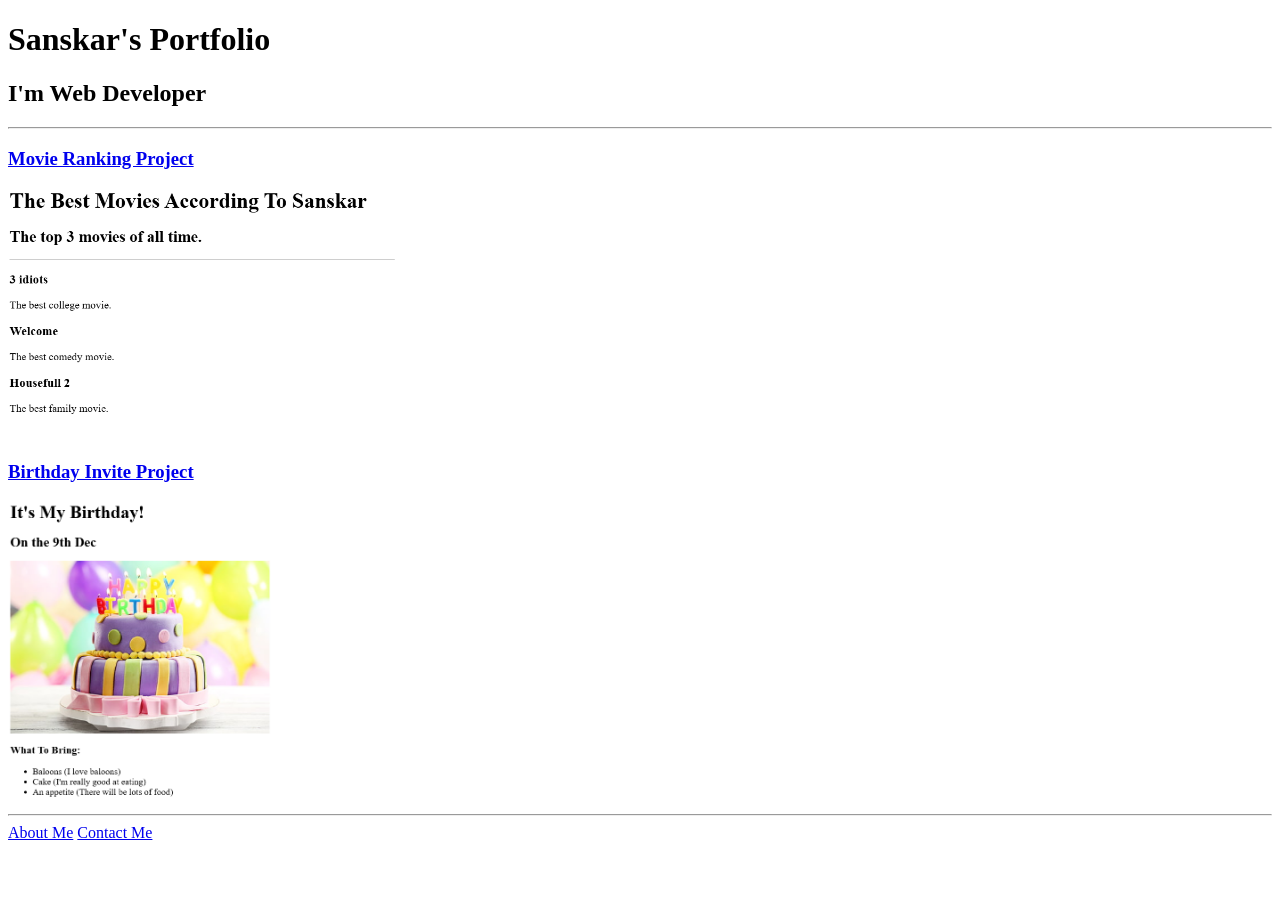
==== index.html @ 427592dd "Add files via upload" ====
<!DOCTYPE html>
<html lang="en">
<head>
    <meta charset="UTF-8">
    <title>Sanskar Portfolio</title>
</head>

<body>
    <h1>Sanskar's Portfolio</h1>
    <h2>I'm Web Developer</h2>
    <hr/>
    <h3><a href="./public/movie-ranking.html">Movie Ranking Project</a></h3>
    <img src="./assets/images/movie-ranking.png" alt="Movie Ranking Project" height="250"/>
    <h3><a href="./public/birthday-invite.html">Birthday Invite Project</a></h3>
    <img src="./assets/images/birthday-invite.png" alt="Birthday Invite Project" height="300"/>
    <hr/>
    <a href="./public/about.html">About Me</a>
    <a href="./public/contact.html">Contact Me</a>
</body>
</html>






































<!-- TODO 1: Create the HTML Boilerplate -->

<!-- TODO 2: Add Your previous projects' HTML into the public folder -->

<!-- TODO 3: Take screenshots of your project previews and add the images to the images folder -->

<!-- TODO 4: Add titles/subtitles etc. -->

<!-- TODO 5: Add a link to the project pages -->

<!-- TODO 6: Add images to show the project previews
HINT for TODO 6: You can use the height attribute set to 200 to make the image smaller:
https://developer.mozilla.org/en-US/docs/Web/HTML/Element/img#attr-height -->

<!-- TODO 7: Add the Contact Me and About Me page links -->
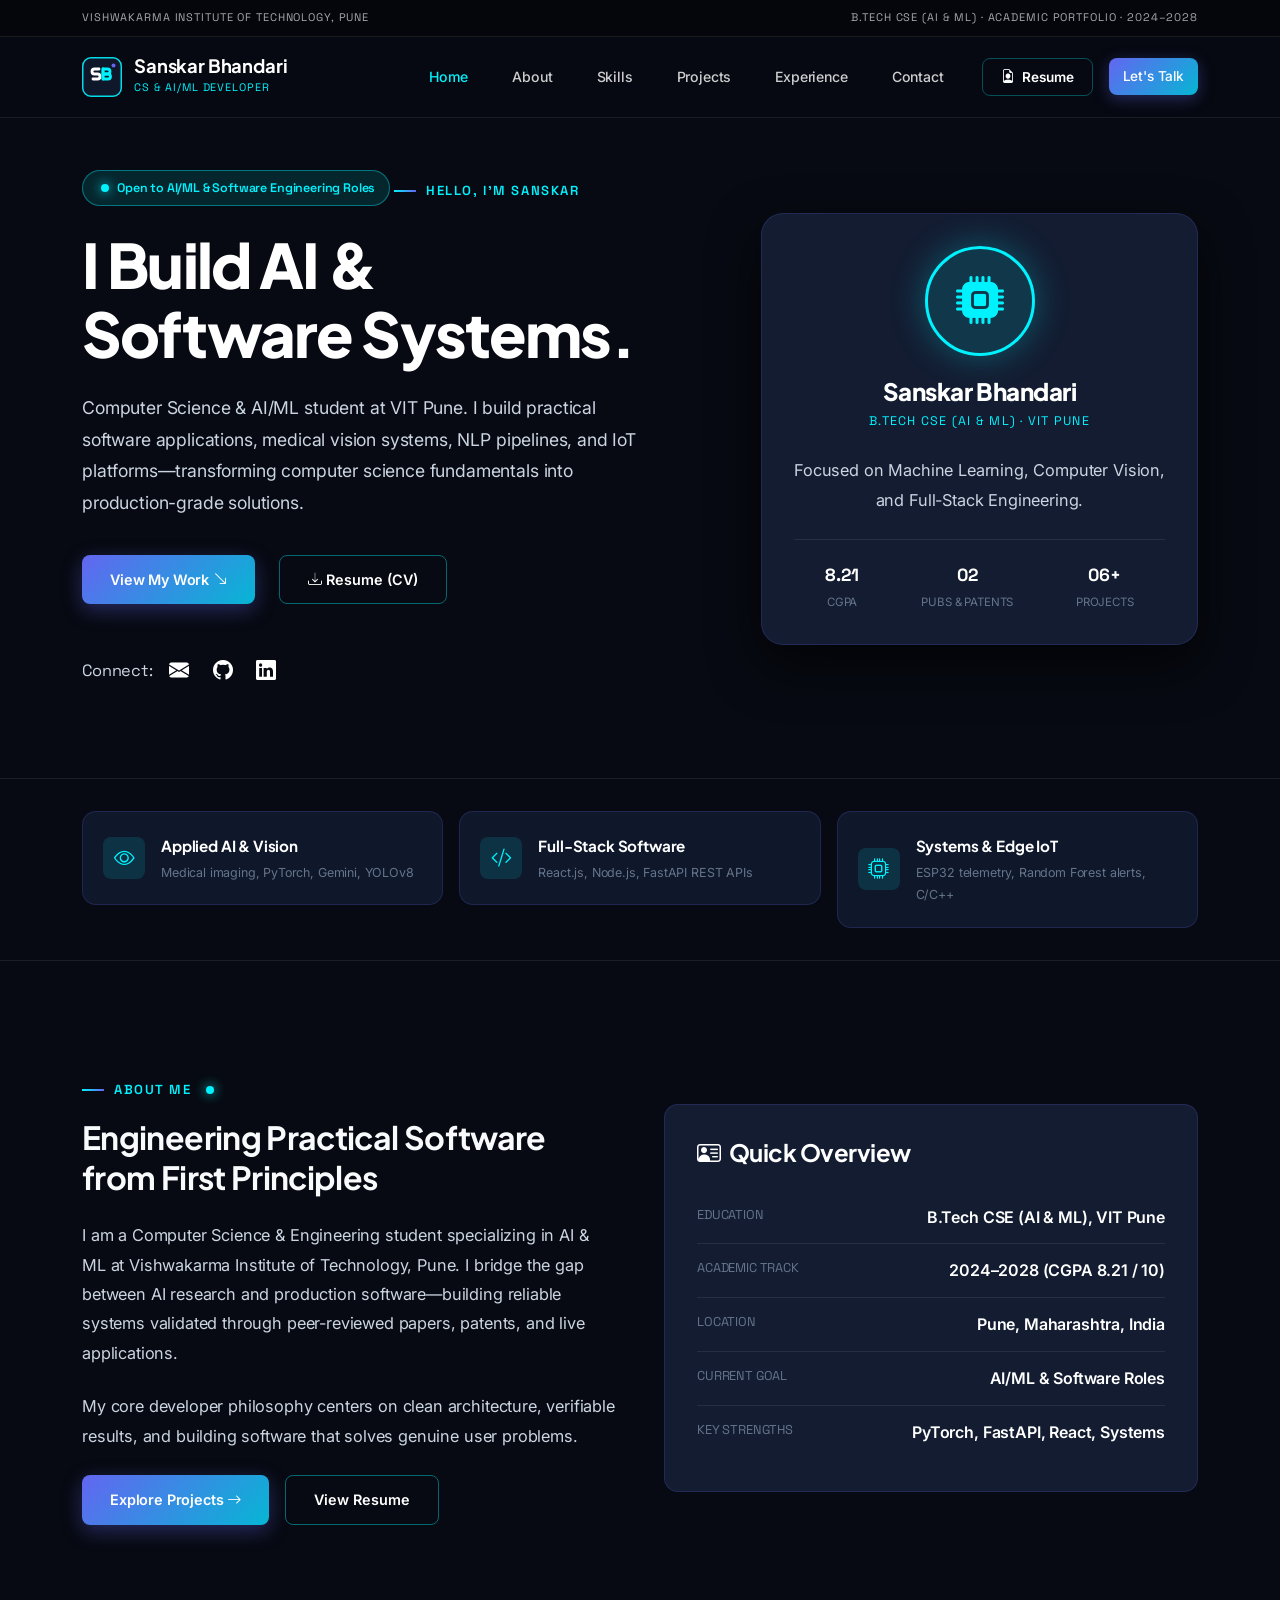
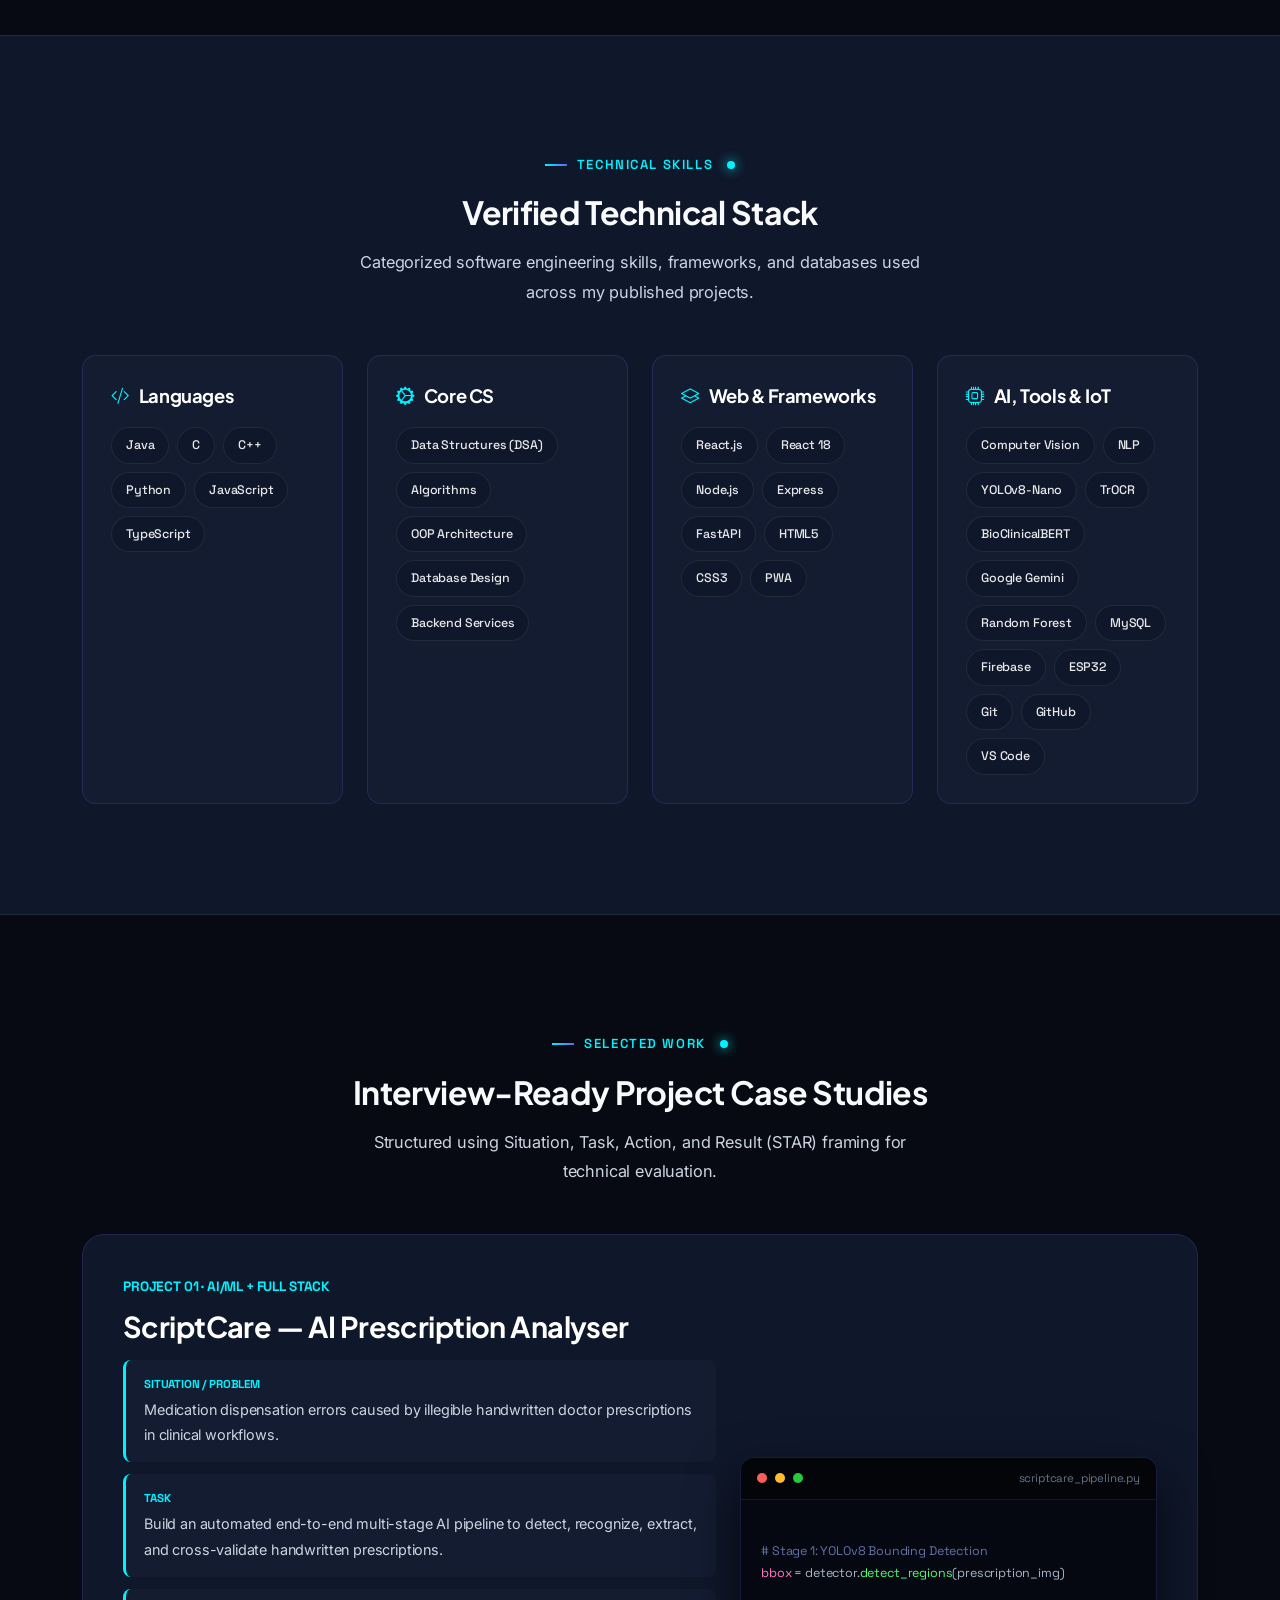
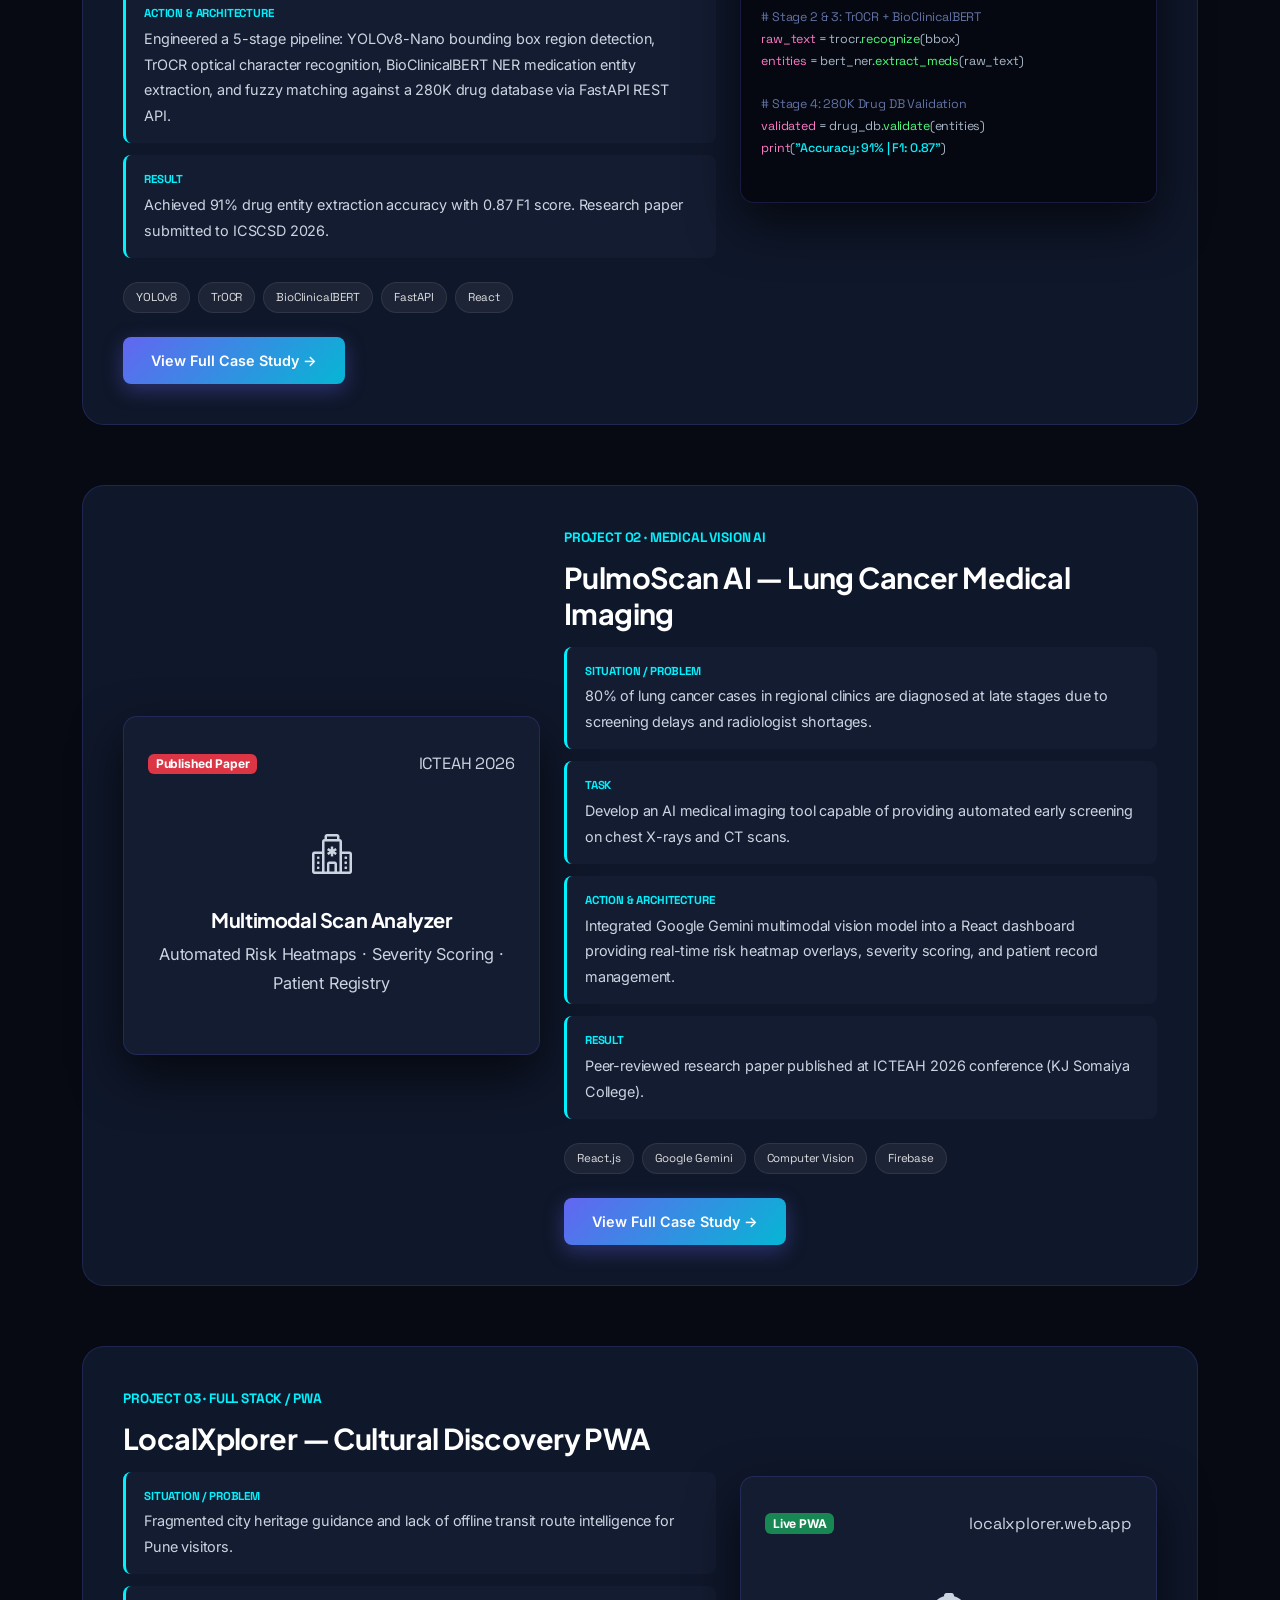
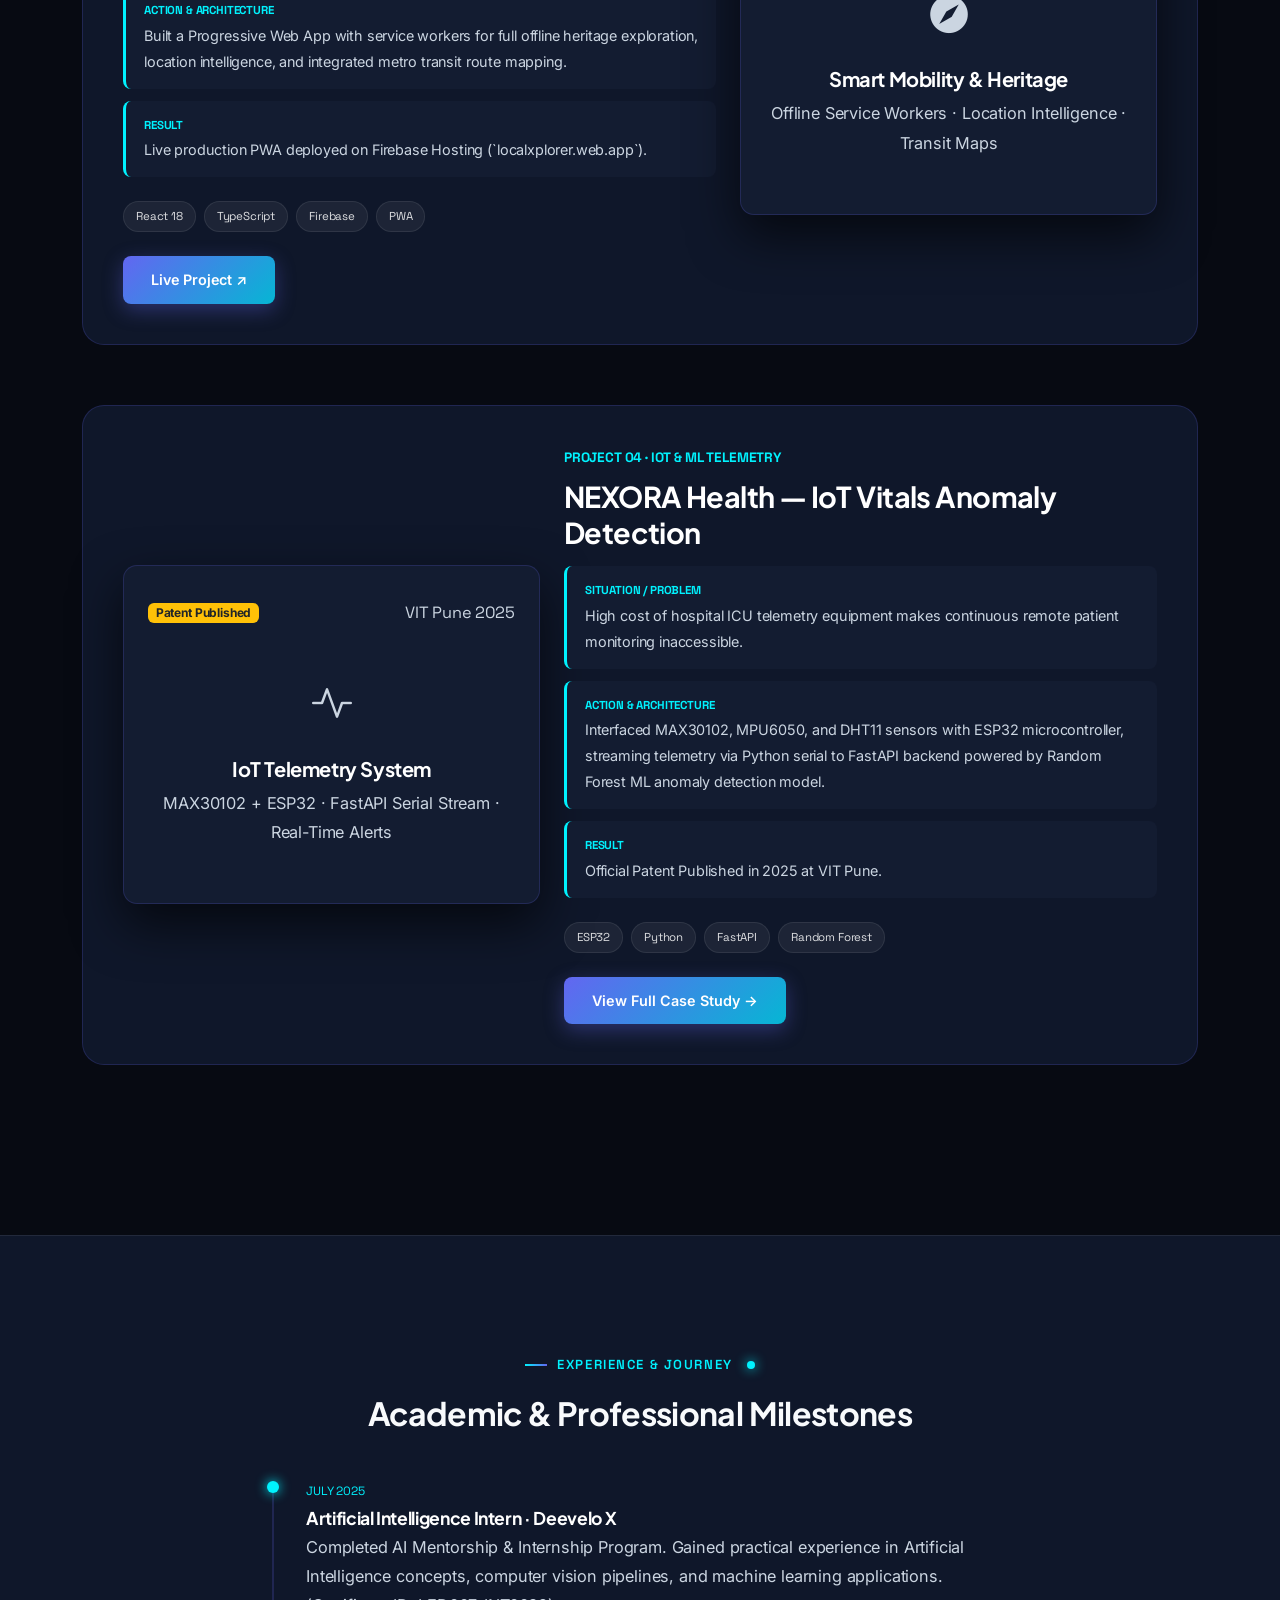
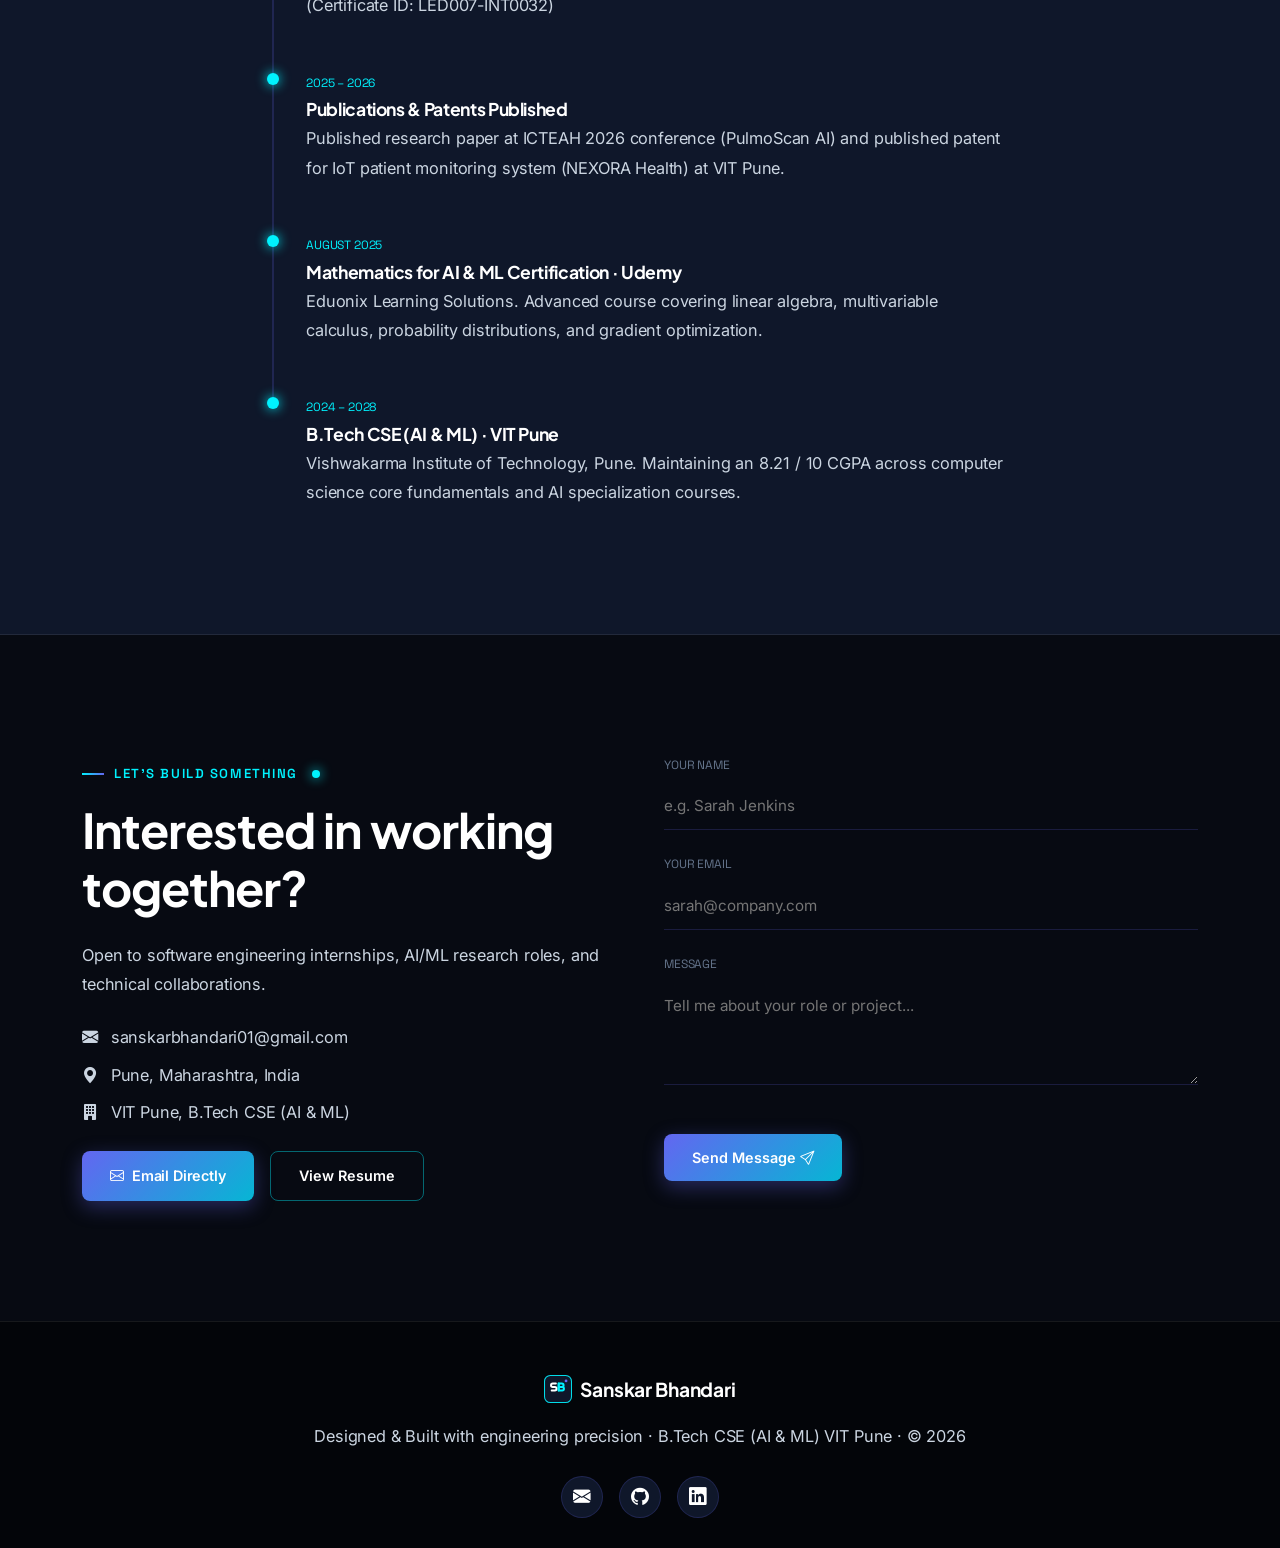
==== commit e120981b: "Add files via upload" ====
--- a/index.html
+++ b/index.html
@@ -1,73 +1,855 @@
-<!DOCTYPE html>
+<!doctype html>
 <html lang="en">
-<head>
-    <meta charset="UTF-8">
-    <title>Sanskar Portfolio</title>
-</head>
-
-<body>
-    <h1>Sanskar's Portfolio</h1>
-    <h2>I'm Web Developer</h2>
-    <hr/>
-    <h3><a href="./public/movie-ranking.html">Movie Ranking Project</a></h3>
-    <img src="./assets/images/movie-ranking.png" alt="Movie Ranking Project" height="250"/>
-    <h3><a href="./public/birthday-invite.html">Birthday Invite Project</a></h3>
-    <img src="./assets/images/birthday-invite.png" alt="Birthday Invite Project" height="300"/>
-    <hr/>
-    <a href="./public/about.html">About Me</a>
-    <a href="./public/contact.html">Contact Me</a>
-</body>
+  <head>
+    <meta charset="UTF-8" />
+    <meta name="viewport" content="width=device-width, initial-scale=1.0" />
+    
+    <!-- SEO & DISCOVERABILITY META TAGS -->
+    <title>Sanskar Bhandari — Computer Science &amp; AI/ML Developer</title>
+    <meta name="description" content="Personal Developer Portfolio of Sanskar Bhandari. B.Tech Computer Science &amp; Engineering student at VIT Pune specializing in AI/ML, Medical Computer Vision, NLP, and Full-Stack Software Engineering." />
+    <meta name="keywords" content="Sanskar Bhandari, AI Developer, ML Engineer, Computer Science, VIT Pune, ScriptCare, PulmoScan AI, LocalXplorer, Python, PyTorch, React" />
+    <meta name="author" content="Sanskar Bhandari" />
+    <meta name="theme-color" content="#080c14" />
+
+    <!-- OPEN GRAPH FOR LINKEDIN / TWITTER / WHATSAPP PREVIEWS -->
+    <meta property="og:type" content="website" />
+    <meta property="og:title" content="Sanskar Bhandari — Computer Science &amp; AI/ML Developer" />
+    <meta property="og:description" content="Building practical software applications, medical vision systems, NLP pipelines, and IoT platforms." />
+    <meta property="og:url" content="https://sanskarbhandari.dev" />
+    <meta property="og:image" content="https://sanskarbhandari.dev/og-image.jpg" />
+
+    <!-- SCHEMA.ORG PERSON STRUCTURED DATA FOR SEARCH ENGINES -->
+    <script type="application/ld+json">
+    {
+      "@context": "https://schema.org",
+      "@type": "Person",
+      "name": "Sanskar Bhandari",
+      "jobTitle": "Computer Science & AI/ML Developer",
+      "alumniOf": "Vishwakarma Institute of Technology, Pune",
+      "email": "sanskarbhandari01@gmail.com",
+      "address": {
+        "@type": "PostalAddress",
+        "addressLocality": "Pune",
+        "addressRegion": "Maharashtra",
+        "addressCountry": "India"
+      },
+      "sameAs": [
+        "https://github.com",
+        "https://linkedin.com"
+      ]
+    }
+    </script>
+
+    <!-- GOOGLE FONTS -->
+    <link rel="preconnect" href="https://fonts.googleapis.com" />
+    <link rel="preconnect" href="https://fonts.gstatic.com" crossorigin />
+    <link href="https://fonts.googleapis.com/css2?family=Inter:wght@300;400;500;600;700&family=Plus+Jakarta+Sans:wght@400;500;600;700;800&family=Space+Grotesk:wght@500;600;700&display=swap" rel="stylesheet" />
+
+    <!-- BOOTSTRAP 5 & ICONS -->
+    <link href="https://cdn.jsdelivr.net/npm/bootstrap@5.3.3/dist/css/bootstrap.min.css" rel="stylesheet" />
+    <link rel="stylesheet" href="https://cdn.jsdelivr.net/npm/bootstrap-icons@1.11.3/font/bootstrap-icons.min.css">
+    <link href="style.css?v=indigo_cyan_2026" rel="stylesheet" />
+    <style>
+      html, body { background-color: #070a12 !important; color: #cbd5e1 !important; }
+      section { background-color: #070a12 !important; }
+      p, .text-body, .text-muted, .small { color: #cbd5e1 !important; opacity: 1 !important; font-size: 1.02rem; }
+      .bg-surface { background-color: #0f172a !important; }
+      .text-cyan { color: #00f2fe !important; }
+      .coral-dot { background-color: #00f2fe !important; box-shadow: 0 0 12px #00f2fe !important; }
+      .btn-coral { background: linear-gradient(135deg, #6366f1 0%, #06b6d4 100%) !important; border: none !important; box-shadow: 0 6px 20px rgba(99, 102, 241, 0.35) !important; }
+      .btn-coral:hover { background: linear-gradient(135deg, #4f46e5 0%, #00f2fe 100%) !important; box-shadow: 0 0 25px rgba(0, 242, 254, 0.4) !important; }
+      .btn-outline-coral { border-color: rgba(0, 242, 254, 0.4) !important; color: #ffffff !important; }
+      .btn-outline-coral:hover { background: rgba(0, 242, 254, 0.12) !important; color: #00f2fe !important; border-color: #00f2fe !important; }
+      .hero-status-tag { color: #00f2fe !important; background: rgba(0, 242, 254, 0.12) !important; border-color: rgba(0, 242, 254, 0.4) !important; }
+      .hero-avatar-box { color: #00f2fe !important; background: rgba(0, 242, 254, 0.12) !important; border-color: #00f2fe !important; box-shadow: 0 0 35px rgba(0, 242, 254, 0.3) !important; }
+      .hero-profile-card:hover { border-color: #00f2fe !important; box-shadow: 0 0 30px rgba(0, 242, 254, 0.25) !important; }
+      .hero-profile-sub { color: #00f2fe !important; }
+    </style>
+  </head>
+  <body>
+    <a href="#main-content" class="visually-hidden-focusable p-2 bg-primary text-white position-absolute top-0 start-0 z-3">Skip to main content</a>
+
+    <!-- TOP UTILITY HEADER -->
+    <header class="fixed-top w-100">
+      <div class="utility-bar d-none d-md-block">
+        <div class="container d-flex justify-content-between align-items-center">
+          <div>Vishwakarma Institute of Technology, Pune</div>
+          <div>B.Tech CSE (AI &amp; ML) &middot; Academic Portfolio &middot; 2024–2028</div>
+        </div>
+      </div>
+
+      <!-- MAIN NAVIGATION -->
+      <nav id="main-nav" class="navbar navbar-expand-lg main-header" aria-label="Main Navigation">
+        <div class="container">
+          <a class="navbar-brand d-flex align-items-center gap-3" href="#hero" aria-label="Sanskar Bhandari Home">
+            <!-- REDESIGNED UNMISTAKABLE SB MONOGRAM LOGO -->
+            <div class="brand-mark-wrap">
+              <svg class="brand-mark-svg" width="40" height="40" style="width:40px; height:40px; min-width:40px; min-height:40px;" viewBox="0 0 40 40" fill="none" xmlns="http://www.w3.org/2000/svg" aria-label="SB Logo">
+                <rect width="40" height="40" rx="9" fill="#0F172A"/>
+                <rect x="0.75" y="0.75" width="38.5" height="38.5" rx="8.25" stroke="#00F2FE" stroke-width="1.5" stroke-opacity="0.9"/>
+                <!-- Unmistakable Bold White 'S' -->
+                <path d="M17 12H12.5C11.1193 12 10 13.1193 10 14.5C10 15.8807 11.1193 17 12.5 17H15.5C16.8807 17 18 18.1193 18 19.5C18 20.8807 16.8807 22 15.5 22H11" stroke="#FFFFFF" stroke-width="2.8" stroke-linecap="round" stroke-linejoin="round"/>
+                <!-- Unmistakable Bold Cyan 'B' -->
+                <path d="M21 12H25.5C26.8807 12 28 13.1193 28 14.5C28 15.8807 26.8807 17 25.5 17H21V12Z" stroke="#00F2FE" stroke-width="2.8" stroke-linecap="round" stroke-linejoin="round"/>
+                <path d="M21 17H26C27.3807 17 28.5 18.1193 28.5 19.5C28.5 20.8807 27.3807 22 26 22H21V17Z" stroke="#00F2FE" stroke-width="2.8" stroke-linecap="round" stroke-linejoin="round"/>
+                <path d="M21 12V22" stroke="#00F2FE" stroke-width="2.8" stroke-linecap="round"/>
+                <circle cx="31.5" cy="8.5" r="2" fill="#6366F1"/>
+              </svg>
+              <div class="d-flex flex-column">
+                <span class="brand-name">Sanskar Bhandari</span>
+                <span class="brand-sub">CS &amp; AI/ML Developer</span>
+              </div>
+            </div>
+          </a>
+
+          <button class="navbar-toggler border-0 text-white" type="button" data-bs-toggle="collapse" data-bs-target="#navbarContent" aria-controls="navbarContent" aria-expanded="false" aria-label="Toggle navigation">
+            <i class="bi bi-list fs-2 text-white"></i>
+          </button>
+          
+          <div class="collapse navbar-collapse justify-content-end" id="navbarContent">
+            <ul class="navbar-nav gap-1 gap-lg-3 align-items-center">
+              <li class="nav-item"><a class="nav-link active" href="#hero">Home</a></li>
+              <li class="nav-item"><a class="nav-link" href="#about">About</a></li>
+              <li class="nav-item"><a class="nav-link" href="#skills">Skills</a></li>
+              <li class="nav-item"><a class="nav-link" href="#projects">Projects</a></li>
+              <li class="nav-item"><a class="nav-link" href="#experience">Experience</a></li>
+              <li class="nav-item"><a class="nav-link" href="#contact">Contact</a></li>
+              <li class="nav-item ms-lg-2">
+                <button class="btn nav-cta-resume" data-bs-toggle="modal" data-bs-target="#resumeModal"><i class="bi bi-file-earmark-person me-1"></i> Resume</button>
+              </li>
+              <li class="nav-item">
+                <a class="nav-link nav-cta" href="#contact">Let's Talk</a>
+              </li>
+            </ul>
+          </div>
+        </div>
+      </nav>
+    </header>
+
+    <main id="main-content">
+      <!-- 1. HERO SECTION -->
+      <section id="hero" class="hero-section">
+        <div class="container">
+          <div class="row align-items-center g-5">
+            <!-- LEFT COLUMN: COPY + CTAS -->
+            <div class="col-lg-7 hero-copy">
+              <div class="hero-status-tag">
+                <span class="coral-dot"></span> Open to AI/ML &amp; Software Engineering Roles
+              </div>
+              <div class="kicker-line">Hello, I'm Sanskar</div>
+              <h1>I Build AI &amp; <br><span class="text-coral">Software Systems.</span></h1>
+              <p class="hero-lead">Computer Science &amp; AI/ML student at VIT Pune. I build practical software applications, medical vision systems, NLP pipelines, and IoT platforms—transforming computer science fundamentals into production-grade solutions.</p>
+              
+              <div class="hero-actions">
+                <a href="#projects" class="btn btn-coral me-2">View My Work <i class="bi bi-arrow-down-right ms-1"></i></a>
+                <button class="btn btn-outline-coral me-2" data-bs-toggle="modal" data-bs-target="#resumeModal"><i class="bi bi-download me-1"></i> Resume (CV)</button>
+              </div>
+
+              <!-- DIRECT PROOF LINKS -->
+              <div class="d-flex align-items-center gap-3 pt-2">
+                <span class="text-muted small font-mono">Connect:</span>
+                <a href="mailto:sanskarbhandari01@gmail.com" class="text-white hover-coral me-2" aria-label="Email Sanskar"><i class="bi bi-envelope-fill fs-5"></i></a>
+                <a href="https://github.com" target="_blank" class="text-white hover-coral me-2" aria-label="GitHub Profile"><i class="bi bi-github fs-5"></i></a>
+                <a href="https://linkedin.com" target="_blank" class="text-white hover-coral" aria-label="LinkedIn Profile"><i class="bi bi-linkedin fs-5"></i></a>
+              </div>
+            </div>
+
+            <!-- RIGHT COLUMN: RESTRAINED DEVELOPER PROFILE CARD -->
+            <div class="col-lg-5">
+              <div class="hero-profile-card">
+                <div class="hero-avatar-box">
+                  <i class="bi bi-cpu-fill"></i>
+                </div>
+                <h3 class="hero-profile-name">Sanskar Bhandari</h3>
+                <div class="hero-profile-sub">B.Tech CSE (AI &amp; ML) &middot; VIT Pune</div>
+                <p class="text-muted small mb-4">Focused on Machine Learning, Computer Vision, and Full-Stack Engineering.</p>
+                <div class="hero-meta-row">
+                  <div class="hero-meta-item">
+                    <span class="hero-meta-val">8.21</span>
+                    <span class="hero-meta-lbl">CGPA</span>
+                  </div>
+                  <div class="hero-meta-item">
+                    <span class="hero-meta-val">02</span>
+                    <span class="hero-meta-lbl">Pubs &amp; Patents</span>
+                  </div>
+                  <div class="hero-meta-item">
+                    <span class="hero-meta-val">06+</span>
+                    <span class="hero-meta-lbl">Projects</span>
+                  </div>
+                </div>
+              </div>
+            </div>
+          </div>
+        </div>
+      </section>
+
+      <!-- 2. TRUST / QUICK CAPABILITY CARDS -->
+      <section class="trust-strip">
+        <div class="container">
+          <div class="row g-3">
+            <div class="col-md-4">
+              <div class="trust-card">
+                <div class="trust-icon"><i class="bi bi-eye"></i></div>
+                <div>
+                  <div class="trust-title">Applied AI &amp; Vision</div>
+                  <div class="trust-sub">Medical imaging, PyTorch, Gemini, YOLOv8</div>
+                </div>
+              </div>
+            </div>
+            <div class="col-md-4">
+              <div class="trust-card">
+                <div class="trust-icon"><i class="bi bi-code-slash"></i></div>
+                <div>
+                  <div class="trust-title">Full-Stack Software</div>
+                  <div class="trust-sub">React.js, Node.js, FastAPI REST APIs</div>
+                </div>
+              </div>
+            </div>
+            <div class="col-md-4">
+              <div class="trust-card">
+                <div class="trust-icon"><i class="bi bi-cpu"></i></div>
+                <div>
+                  <div class="trust-title">Systems &amp; Edge IoT</div>
+                  <div class="trust-sub">ESP32 telemetry, Random Forest alerts, C/C++</div>
+                </div>
+              </div>
+            </div>
+          </div>
+        </div>
+      </section>
+
+      <!-- 3. ABOUT SECTION -->
+      <section id="about" class="about-section">
+        <div class="container">
+          <div class="row g-5 align-items-center">
+            <div class="col-lg-6 fade-right">
+              <div class="kicker-line">About Me <span class="coral-dot"></span></div>
+              <h2 class="mb-4">Engineering Practical Software from First Principles</h2>
+              <p class="text-body mb-4">I am a Computer Science &amp; Engineering student specializing in AI &amp; ML at Vishwakarma Institute of Technology, Pune. I bridge the gap between AI research and production software—building reliable systems validated through peer-reviewed papers, patents, and live applications.</p>
+              <p class="text-muted mb-4">My core developer philosophy centers on clean architecture, verifiable results, and building software that solves genuine user problems.</p>
+              <div class="d-flex gap-3">
+                <a href="#projects" class="btn btn-coral">Explore Projects <i class="bi bi-arrow-right ms-1"></i></a>
+                <button class="btn btn-outline-coral" data-bs-toggle="modal" data-bs-target="#resumeModal">View Resume</button>
+              </div>
+            </div>
+
+            <div class="col-lg-6 fade-left">
+              <div class="about-info-card">
+                <h4 class="text-white mb-4"><i class="bi bi-person-vcard text-coral me-2"></i>Quick Overview</h4>
+                <div class="info-row">
+                  <span class="info-label">Education</span>
+                  <span class="info-value">B.Tech CSE (AI &amp; ML), VIT Pune</span>
+                </div>
+                <div class="info-row">
+                  <span class="info-label">Academic Track</span>
+                  <span class="info-value">2024–2028 (CGPA 8.21 / 10)</span>
+                </div>
+                <div class="info-row">
+                  <span class="info-label">Location</span>
+                  <span class="info-value">Pune, Maharashtra, India</span>
+                </div>
+                <div class="info-row">
+                  <span class="info-label">Current Goal</span>
+                  <span class="info-value text-coral">AI/ML &amp; Software Roles</span>
+                </div>
+                <div class="info-row">
+                  <span class="info-label">Key Strengths</span>
+                  <span class="info-value">PyTorch, FastAPI, React, Systems</span>
+                </div>
+              </div>
+            </div>
+          </div>
+        </div>
+      </section>
+
+      <!-- 4. SKILLS SECTION -->
+      <section id="skills" class="skills-section">
+        <div class="container">
+          <div class="text-center mb-5 fade-up">
+            <div class="kicker-line mx-auto">Technical Skills <span class="coral-dot"></span></div>
+            <h2 class="mb-3">Verified Technical Stack</h2>
+            <p class="text-muted mx-auto" style="max-width: 580px;">Categorized software engineering skills, frameworks, and databases used across my published projects.</p>
+          </div>
+
+          <div class="row g-4">
+            <!-- Programming Languages -->
+            <div class="col-md-6 col-lg-3 fade-up">
+              <div class="skill-category-card">
+                <h4 class="skill-cat-title"><i class="bi bi-code-slash"></i> Languages</h4>
+                <div class="skills-pill-wrap">
+                  <span class="skill-pill">Java</span>
+                  <span class="skill-pill">C</span>
+                  <span class="skill-pill">C++</span>
+                  <span class="skill-pill">Python</span>
+                  <span class="skill-pill">JavaScript</span>
+                  <span class="skill-pill">TypeScript</span>
+                </div>
+              </div>
+            </div>
+
+            <!-- Core Computer Science -->
+            <div class="col-md-6 col-lg-3 fade-up">
+              <div class="skill-category-card">
+                <h4 class="skill-cat-title"><i class="bi bi-gear-wide-connected"></i> Core CS</h4>
+                <div class="skills-pill-wrap">
+                  <span class="skill-pill">Data Structures (DSA)</span>
+                  <span class="skill-pill">Algorithms</span>
+                  <span class="skill-pill">OOP Architecture</span>
+                  <span class="skill-pill">Database Design</span>
+                  <span class="skill-pill">Backend Services</span>
+                </div>
+              </div>
+            </div>
+
+            <!-- Web & Frameworks -->
+            <div class="col-md-6 col-lg-3 fade-up">
+              <div class="skill-category-card">
+                <h4 class="skill-cat-title"><i class="bi bi-layers"></i> Web &amp; Frameworks</h4>
+                <div class="skills-pill-wrap">
+                  <span class="skill-pill">React.js</span>
+                  <span class="skill-pill">React 18</span>
+                  <span class="skill-pill">Node.js</span>
+                  <span class="skill-pill">Express</span>
+                  <span class="skill-pill">FastAPI</span>
+                  <span class="skill-pill">HTML5</span>
+                  <span class="skill-pill">CSS3</span>
+                  <span class="skill-pill">PWA</span>
+                </div>
+              </div>
+            </div>
+
+            <!-- AI/ML, Tools & IoT -->
+            <div class="col-md-6 col-lg-3 fade-up">
+              <div class="skill-category-card">
+                <h4 class="skill-cat-title"><i class="bi bi-cpu"></i> AI, Tools &amp; IoT</h4>
+                <div class="skills-pill-wrap">
+                  <span class="skill-pill">Computer Vision</span>
+                  <span class="skill-pill">NLP</span>
+                  <span class="skill-pill">YOLOv8-Nano</span>
+                  <span class="skill-pill">TrOCR</span>
+                  <span class="skill-pill">BioClinicalBERT</span>
+                  <span class="skill-pill">Google Gemini</span>
+                  <span class="skill-pill">Random Forest</span>
+                  <span class="skill-pill">MySQL</span>
+                  <span class="skill-pill">Firebase</span>
+                  <span class="skill-pill">ESP32</span>
+                  <span class="skill-pill">Git</span>
+                  <span class="skill-pill">GitHub</span>
+                  <span class="skill-pill">VS Code</span>
+                </div>
+              </div>
+            </div>
+          </div>
+        </div>
+      </section>
+
+      <!-- 5. FEATURED PROJECTS SECTION (STAR FRAMING) -->
+      <section id="projects" class="projects-section">
+        <div class="container">
+          <div class="text-center mb-5 fade-up">
+            <div class="kicker-line mx-auto">Selected Work <span class="coral-dot"></span></div>
+            <h2 class="mb-3">Interview-Ready Project Case Studies</h2>
+            <p class="text-muted mx-auto" style="max-width: 600px;">Structured using Situation, Task, Action, and Result (STAR) framing for technical evaluation.</p>
+          </div>
+
+          <!-- PROJECT 1: ScriptCare -->
+          <div class="project-card-large fade-up">
+            <div class="row g-4 align-items-center">
+              <div class="col-lg-7">
+                <div class="project-num">PROJECT 01 &middot; AI/ML + FULL STACK</div>
+                <h3 class="project-title-large">ScriptCare — AI Prescription Analyser</h3>
+                
+                <div class="star-block">
+                  <div class="star-label">Situation / Problem</div>
+                  <p class="star-text">Medication dispensation errors caused by illegible handwritten doctor prescriptions in clinical workflows.</p>
+                </div>
+                
+                <div class="star-block">
+                  <div class="star-label">Task</div>
+                  <p class="star-text">Build an automated end-to-end multi-stage AI pipeline to detect, recognize, extract, and cross-validate handwritten prescriptions.</p>
+                </div>
+
+                <div class="star-block">
+                  <div class="star-label">Action &amp; Architecture</div>
+                  <p class="star-text">Engineered a 5-stage pipeline: YOLOv8-Nano bounding box region detection, TrOCR optical character recognition, BioClinicalBERT NER medication entity extraction, and fuzzy matching against a 280K drug database via FastAPI REST API.</p>
+                </div>
+
+                <div class="star-block">
+                  <div class="star-label">Result</div>
+                  <p class="star-text">Achieved 91% drug entity extraction accuracy with 0.87 F1 score. Research paper submitted to ICSCSD 2026.</p>
+                </div>
+
+                <div class="tag-pills">
+                  <span class="tag-pill">YOLOv8</span>
+                  <span class="tag-pill">TrOCR</span>
+                  <span class="tag-pill">BioClinicalBERT</span>
+                  <span class="tag-pill">FastAPI</span>
+                  <span class="tag-pill">React</span>
+                </div>
+
+                <div class="d-flex gap-3">
+                  <button class="btn btn-coral project-details-btn" data-project='{"title":"ScriptCare — AI Prescription Analyser","problem":"High rate of medication errors caused by illegible handwritten doctor prescriptions.","solution":"5-stage Computer Vision + NLP + REST API validation pipeline.","features":"YOLOv8 bounding detection, TrOCR OCR, BioClinicalBERT NER, 280K drug DB fuzzy matching.","stack":"YOLOv8, TrOCR, BioClinicalBERT, FastAPI, React","academic":"Innovation Project","outcome":"91% drug accuracy, 0.87 F1 score — paper submitted to ICSCSD 2026."}'>View Full Case Study &rarr;</button>
+                </div>
+              </div>
+
+              <div class="col-lg-5">
+                <div class="code-terminal-box">
+                  <div class="terminal-header">
+                    <div class="t-dot t-dot-red"></div>
+                    <div class="t-dot t-dot-yellow"></div>
+                    <div class="t-dot t-dot-green"></div>
+                    <span class="terminal-title">scriptcare_pipeline.py</span>
+                  </div>
+                  <div class="terminal-body">
+<span class="c-comment"># Stage 1: YOLOv8 Bounding Detection</span>
+<span class="c-keyword">bbox</span> = detector.<span class="c-func">detect_regions</span>(prescription_img)
+
+<span class="c-comment"># Stage 2 & 3: TrOCR + BioClinicalBERT</span>
+<span class="c-keyword">raw_text</span> = trocr.<span class="c-func">recognize</span>(bbox)
+<span class="c-keyword">entities</span> = bert_ner.<span class="c-func">extract_meds</span>(raw_text)
+
+<span class="c-comment"># Stage 4: 280K Drug DB Validation</span>
+<span class="c-keyword">validated</span> = drug_db.<span class="c-func">validate</span>(entities)
+<span class="c-keyword">print</span>(<span class="c-string">"Accuracy: 91% | F1: 0.87"</span>)
+                  </div>
+                </div>
+              </div>
+            </div>
+          </div>
+
+          <!-- PROJECT 2: PulmoScan AI -->
+          <div class="project-card-large fade-up">
+            <div class="row g-4 align-items-center flex-row-reverse">
+              <div class="col-lg-7">
+                <div class="project-num">PROJECT 02 &middot; MEDICAL VISION AI</div>
+                <h3 class="project-title-large">PulmoScan AI — Lung Cancer Medical Imaging</h3>
+                
+                <div class="star-block">
+                  <div class="star-label">Situation / Problem</div>
+                  <p class="star-text">80% of lung cancer cases in regional clinics are diagnosed at late stages due to screening delays and radiologist shortages.</p>
+                </div>
+                
+                <div class="star-block">
+                  <div class="star-label">Task</div>
+                  <p class="star-text">Develop an AI medical imaging tool capable of providing automated early screening on chest X-rays and CT scans.</p>
+                </div>
+
+                <div class="star-block">
+                  <div class="star-label">Action &amp; Architecture</div>
+                  <p class="star-text">Integrated Google Gemini multimodal vision model into a React dashboard providing real-time risk heatmap overlays, severity scoring, and patient record management.</p>
+                </div>
+
+                <div class="star-block">
+                  <div class="star-label">Result</div>
+                  <p class="star-text">Peer-reviewed research paper published at ICTEAH 2026 conference (KJ Somaiya College).</p>
+                </div>
+
+                <div class="tag-pills">
+                  <span class="tag-pill">React.js</span>
+                  <span class="tag-pill">Google Gemini</span>
+                  <span class="tag-pill">Computer Vision</span>
+                  <span class="tag-pill">Firebase</span>
+                </div>
+
+                <div class="d-flex gap-3">
+                  <button class="btn btn-coral project-details-btn" data-project='{"title":"PulmoScan AI","problem":"Late-stage lung cancer diagnosis due to screening barriers.","solution":"Gemini-powered multimodal chest X-ray & CT diagnostic dashboard.","features":"Diagnostic heatmaps, severity scoring, patient registry.","stack":"React.js, Google Gemini, Computer Vision, Firebase","academic":"Applied Science Project","outcome":"Published Paper at ICTEAH 2026."}'>View Full Case Study &rarr;</button>
+                </div>
+              </div>
+
+              <div class="col-lg-5">
+                <div class="visual-mock-box text-center">
+                  <div class="d-flex justify-content-between align-items-center mb-3">
+                    <span class="badge bg-danger">Published Paper</span>
+                    <span class="font-mono text-muted small">ICTEAH 2026</span>
+                  </div>
+                  <div class="py-4">
+                    <i class="bi bi-hospital fs-1 text-coral mb-3 d-block"></i>
+                    <h5 class="text-white">Multimodal Scan Analyzer</h5>
+                    <p class="text-muted small mb-0">Automated Risk Heatmaps &middot; Severity Scoring &middot; Patient Registry</p>
+                  </div>
+                </div>
+              </div>
+            </div>
+          </div>
+
+          <!-- PROJECT 3: LocalXplorer PWA -->
+          <div class="project-card-large fade-up">
+            <div class="row g-4 align-items-center">
+              <div class="col-lg-7">
+                <div class="project-num">PROJECT 03 &middot; FULL STACK / PWA</div>
+                <h3 class="project-title-large">LocalXplorer — Cultural Discovery PWA</h3>
+                
+                <div class="star-block">
+                  <div class="star-label">Situation / Problem</div>
+                  <p class="star-text">Fragmented city heritage guidance and lack of offline transit route intelligence for Pune visitors.</p>
+                </div>
+
+                <div class="star-block">
+                  <div class="star-label">Action &amp; Architecture</div>
+                  <p class="star-text">Built a Progressive Web App with service workers for full offline heritage exploration, location intelligence, and integrated metro transit route mapping.</p>
+                </div>
+
+                <div class="star-block">
+                  <div class="star-label">Result</div>
+                  <p class="star-text">Live production PWA deployed on Firebase Hosting (`localxplorer.web.app`).</p>
+                </div>
+
+                <div class="tag-pills">
+                  <span class="tag-pill">React 18</span>
+                  <span class="tag-pill">TypeScript</span>
+                  <span class="tag-pill">Firebase</span>
+                  <span class="tag-pill">PWA</span>
+                </div>
+
+                <div class="d-flex gap-3">
+                  <a href="https://localxplorer.web.app" target="_blank" class="btn btn-coral">Live Project ↗</a>
+                </div>
+              </div>
+
+              <div class="col-lg-5">
+                <div class="visual-mock-box text-center">
+                  <div class="d-flex justify-content-between align-items-center mb-3">
+                    <span class="badge bg-success">Live PWA</span>
+                    <span class="font-mono text-muted small">localxplorer.web.app</span>
+                  </div>
+                  <div class="py-4">
+                    <i class="bi bi-compass-fill fs-1 text-coral mb-3 d-block"></i>
+                    <h5 class="text-white">Smart Mobility &amp; Heritage</h5>
+                    <p class="text-muted small mb-0">Offline Service Workers &middot; Location Intelligence &middot; Transit Maps</p>
+                  </div>
+                </div>
+              </div>
+            </div>
+          </div>
+
+          <!-- PROJECT 4: NEXORA Health -->
+          <div class="project-card-large fade-up">
+            <div class="row g-4 align-items-center flex-row-reverse">
+              <div class="col-lg-7">
+                <div class="project-num">PROJECT 04 &middot; IOT &amp; ML TELEMETRY</div>
+                <h3 class="project-title-large">NEXORA Health — IoT Vitals Anomaly Detection</h3>
+                
+                <div class="star-block">
+                  <div class="star-label">Situation / Problem</div>
+                  <p class="star-text">High cost of hospital ICU telemetry equipment makes continuous remote patient monitoring inaccessible.</p>
+                </div>
+
+                <div class="star-block">
+                  <div class="star-label">Action &amp; Architecture</div>
+                  <p class="star-text">Interfaced MAX30102, MPU6050, and DHT11 sensors with ESP32 microcontroller, streaming telemetry via Python serial to FastAPI backend powered by Random Forest ML anomaly detection model.</p>
+                </div>
+
+                <div class="star-block">
+                  <div class="star-label">Result</div>
+                  <p class="star-text">Official Patent Published in 2025 at VIT Pune.</p>
+                </div>
+
+                <div class="tag-pills">
+                  <span class="tag-pill">ESP32</span>
+                  <span class="tag-pill">Python</span>
+                  <span class="tag-pill">FastAPI</span>
+                  <span class="tag-pill">Random Forest</span>
+                </div>
+
+                <div class="d-flex gap-3">
+                  <button class="btn btn-coral project-details-btn" data-project='{"title":"NEXORA Health","problem":"Inaccessibility of ICU monitoring equipment for remote tracking.","solution":"ESP32 hardware telemetry + Random Forest ML emergency alert system.","features":"Pulse oximetry, fall detection, live telemetry stream.","stack":"ESP32, Python, FastAPI, Random Forest","academic":"Innovation Project","outcome":"Patent Published 2025."}'>View Full Case Study &rarr;</button>
+                </div>
+              </div>
+
+              <div class="col-lg-5">
+                <div class="visual-mock-box text-center">
+                  <div class="d-flex justify-content-between align-items-center mb-3">
+                    <span class="badge bg-warning text-dark">Patent Published</span>
+                    <span class="font-mono text-muted small">VIT Pune 2025</span>
+                  </div>
+                  <div class="py-4">
+                    <i class="bi bi-activity fs-1 text-coral mb-3 d-block"></i>
+                    <h5 class="text-white">IoT Telemetry System</h5>
+                    <p class="text-muted small mb-0">MAX30102 + ESP32 &middot; FastAPI Serial Stream &middot; Real-Time Alerts</p>
+                  </div>
+                </div>
+              </div>
+            </div>
+          </div>
+
+        </div>
+      </section>
+
+      <!-- 6. EXPERIENCE & JOURNEY SECTION -->
+      <section id="experience" class="archive-section">
+        <div class="container">
+          <div class="text-center mb-5 fade-up">
+            <div class="kicker-line mx-auto">Experience &amp; Journey <span class="coral-dot"></span></div>
+            <h2 class="mb-3">Academic &amp; Professional Milestones</h2>
+          </div>
+
+          <div class="row justify-content-center">
+            <div class="col-lg-8 fade-up">
+              <div class="timeline-item">
+                <div class="timeline-dot"></div>
+                <div class="timeline-date">JULY 2025</div>
+                <h4 class="timeline-title">Artificial Intelligence Intern &middot; Deevelo X</h4>
+                <p class="text-muted small">Completed AI Mentorship &amp; Internship Program. Gained practical experience in Artificial Intelligence concepts, computer vision pipelines, and machine learning applications. (Certificate ID: LED007-INT0032)</p>
+              </div>
+
+              <div class="timeline-item">
+                <div class="timeline-dot"></div>
+                <div class="timeline-date">2025 &ndash; 2026</div>
+                <h4 class="timeline-title">Publications &amp; Patents Published</h4>
+                <p class="text-muted small">Published research paper at ICTEAH 2026 conference (PulmoScan AI) and published patent for IoT patient monitoring system (NEXORA Health) at VIT Pune.</p>
+              </div>
+
+              <div class="timeline-item">
+                <div class="timeline-dot"></div>
+                <div class="timeline-date">AUGUST 2025</div>
+                <h4 class="timeline-title">Mathematics for AI &amp; ML Certification &middot; Udemy</h4>
+                <p class="text-muted small">Eduonix Learning Solutions. Advanced course covering linear algebra, multivariable calculus, probability distributions, and gradient optimization.</p>
+              </div>
+
+              <div class="timeline-item">
+                <div class="timeline-dot"></div>
+                <div class="timeline-date">2024 &ndash; 2028</div>
+                <h4 class="timeline-title">B.Tech CSE (AI &amp; ML) &middot; VIT Pune</h4>
+                <p class="text-muted small">Vishwakarma Institute of Technology, Pune. Maintaining an 8.21 / 10 CGPA across computer science core fundamentals and AI specialization courses.</p>
+              </div>
+            </div>
+          </div>
+        </div>
+      </section>
+
+      <!-- 7. CONTACT SECTION -->
+      <section id="contact" class="contact-section">
+        <div class="container">
+          <div class="row g-5">
+            <div class="col-lg-6 fade-right">
+              <div class="kicker-line">Let's Build Something <span class="coral-dot"></span></div>
+              <h2 class="display-5 fw-bold text-white mb-4">Interested in working together?</h2>
+              <p class="text-body mb-4">Open to software engineering internships, AI/ML research roles, and technical collaborations.</p>
+              
+              <div class="mb-4">
+                <p class="text-muted mb-2"><i class="bi bi-envelope-fill text-coral me-2"></i> sanskarbhandari01@gmail.com</p>
+                <p class="text-muted mb-2"><i class="bi bi-geo-alt-fill text-coral me-2"></i> Pune, Maharashtra, India</p>
+                <p class="text-muted"><i class="bi bi-building-fill text-coral me-2"></i> VIT Pune, B.Tech CSE (AI &amp; ML)</p>
+              </div>
+
+              <div class="d-flex gap-3">
+                <a href="mailto:sanskarbhandari01@gmail.com" class="btn btn-coral"><i class="bi bi-envelope me-2"></i>Email Directly</a>
+                <button class="btn btn-outline-coral" data-bs-toggle="modal" data-bs-target="#resumeModal">View Resume</button>
+              </div>
+            </div>
+            
+            <div class="col-lg-6 fade-left">
+              <form onsubmit="event.preventDefault(); alert('Thank you for reaching out! Sanskar will respond to your message shortly.');">
+                <div class="contact-input-group">
+                  <label class="contact-input-label">Your Name</label>
+                  <input type="text" class="contact-input" placeholder="e.g. Sarah Jenkins" required />
+                </div>
+                <div class="contact-input-group">
+                  <label class="contact-input-label">Your Email</label>
+                  <input type="email" class="contact-input" placeholder="sarah@company.com" required />
+                </div>
+                <div class="contact-input-group">
+                  <label class="contact-input-label">Message</label>
+                  <textarea class="contact-input" rows="3" placeholder="Tell me about your role or project..." required></textarea>
+                </div>
+                <button type="submit" class="btn btn-coral mt-3">Send Message <i class="bi bi-send ms-1"></i></button>
+              </form>
+            </div>
+          </div>
+        </div>
+      </section>
+    </main>
+
+    <!-- FOOTER -->
+    <footer class="site-footer text-center">
+      <div class="container">
+        <!-- FOOTER BRAND LOGO -->
+        <div class="d-inline-flex align-items-center gap-2 mb-3">
+          <svg width="28" height="28" viewBox="0 0 40 40" fill="none" xmlns="http://www.w3.org/2000/svg" aria-label="SB Logo">
+            <rect width="40" height="40" rx="9" fill="#0F172A"/>
+            <rect x="0.75" y="0.75" width="38.5" height="38.5" rx="8.25" stroke="#00F2FE" stroke-width="1.5" stroke-opacity="0.9"/>
+            <path d="M17 12H12.5C11.1193 12 10 13.1193 10 14.5C10 15.8807 11.1193 17 12.5 17H15.5C16.8807 17 18 18.1193 18 19.5C18 20.8807 16.8807 22 15.5 22H11" stroke="#FFFFFF" stroke-width="2.8" stroke-linecap="round" stroke-linejoin="round"/>
+            <path d="M21 12H25.5C26.8807 12 28 13.1193 28 14.5C28 15.8807 26.8807 17 25.5 17H21V12Z" stroke="#00F2FE" stroke-width="2.8" stroke-linecap="round" stroke-linejoin="round"/>
+            <path d="M21 17H26C27.3807 17 28.5 18.1193 28.5 19.5C28.5 20.8807 27.3807 22 26 22H21V17Z" stroke="#00F2FE" stroke-width="2.8" stroke-linecap="round" stroke-linejoin="round"/>
+            <path d="M21 12V22" stroke="#00F2FE" stroke-width="2.8" stroke-linecap="round"/>
+            <circle cx="31.5" cy="8.5" r="2" fill="#6366F1"/>
+          </svg>
+          <span class="footer-title">Sanskar Bhandari</span>
+        </div>
+        <p class="small text-muted mb-4">Designed &amp; Built with engineering precision &middot; B.Tech CSE (AI &amp; ML) VIT Pune &middot; &copy; 2026</p>
+        <div>
+          <a href="mailto:sanskarbhandari01@gmail.com" class="footer-social-btn" aria-label="Email"><i class="bi bi-envelope-fill"></i></a>
+          <a href="https://github.com" target="_blank" class="footer-social-btn" aria-label="GitHub"><i class="bi bi-github"></i></a>
+          <a href="https://linkedin.com" target="_blank" class="footer-social-btn" aria-label="LinkedIn"><i class="bi bi-linkedin"></i></a>
+        </div>
+      </div>
+    </footer>
+
+    <!-- RESUME / CV MODAL -->
+    <div class="modal fade" id="resumeModal" tabindex="-1" aria-labelledby="resumeModalLabel" aria-hidden="true">
+      <div class="modal-dialog modal-xl modal-dialog-centered modal-dialog-scrollable">
+        <div class="modal-content" style="background: #0f172a; border: 1px solid rgba(0, 242, 254, 0.4);">
+          <div class="modal-header border-secondary">
+            <h5 class="modal-title text-white fw-bold d-flex align-items-center gap-2" id="resumeModalLabel">
+              <i class="bi bi-file-earmark-pdf-fill text-cyan fs-4"></i> Curriculum Vitae — Sanskar Bhandari
+            </h5>
+            <button type="button" class="btn-close btn-close-white" data-bs-dismiss="modal" aria-label="Close"></button>
+          </div>
+          <div class="modal-body p-4 text-start">
+            <!-- CV DOCUMENT WRAPPER -->
+            <div class="cv-document-box p-4 rounded bg-dark border border-secondary">
+              <!-- HEADER -->
+              <div class="text-center pb-3 mb-4 border-bottom border-secondary">
+                <h2 class="text-white fw-bold mb-1">SANSKAR BHANDARI</h2>
+                <p class="text-muted small mb-1">Pune, Maharashtra, India &middot; <a href="mailto:sanskarbhandari01@gmail.com" class="text-cyan">sanskarbhandari01@gmail.com</a> &middot; B.Tech CSE (AI &amp; ML), VIT Pune</p>
+              </div>
+
+              <!-- SUMMARY -->
+              <div class="mb-4">
+                <h6 class="text-cyan text-uppercase font-mono fw-bold mb-2">SUMMARY</h6>
+                <p class="text-body small mb-0">Software-focused Computer Science student at VIT Pune with an 8.21 CGPA and hands-on experience developing full-stack applications, backend services, and AI-enabled software systems. Built projects using Java, C, C++, Python, JavaScript, TypeScript, React.js, Node.js, Express, FastAPI, MySQL, and Firebase, with experience applying data structures, object-oriented programming, databases, and AI/ML techniques to practical applications. Strong project exposure across software development, intelligent systems, computer vision, NLP, and IoT.</p>
+              </div>
+
+              <!-- EDUCATION -->
+              <div class="mb-4">
+                <h6 class="text-cyan text-uppercase font-mono fw-bold mb-2">EDUCATION</h6>
+                <div class="d-flex justify-content-between align-items-baseline">
+                  <strong class="text-white">Vishwakarma Institute of Technology, Pune</strong>
+                  <span class="font-mono text-muted small">2024–2028</span>
+                </div>
+                <p class="text-body small mb-0">B.Tech in Computer Science &amp; Engineering (AI &amp; ML) | CGPA: 8.21/10.0</p>
+              </div>
+
+              <!-- EXPERIENCE & RECOGNITION -->
+              <div class="mb-4">
+                <h6 class="text-cyan text-uppercase font-mono fw-bold mb-2">EXPERIENCE &amp; RECOGNITION</h6>
+                <div class="mb-2">
+                  <div class="d-flex justify-content-between align-items-baseline">
+                    <strong class="text-white">Artificial Intelligence Intern — Deevelo X &middot; Launched Global</strong>
+                    <span class="font-mono text-muted small">Jul 2025</span>
+                  </div>
+                  <p class="text-body small mb-0">&bull; Completed an AI Mentorship &amp; Internship Program with practical exposure to Artificial Intelligence concepts and machine-learning applications. Certificate ID: LED007-INT0032.</p>
+                </div>
+                <div>
+                  <strong class="text-white">Best UI Design — Infosys Springboard Virtual Internship 6.0</strong>
+                  <p class="text-body small mb-0">&bull; Recognized for designing and implementing an intuitive, accessible UI for the FileAI enterprise document-intelligence platform.</p>
+                </div>
+              </div>
+
+              <!-- TECHNICAL SKILLS -->
+              <div class="mb-4">
+                <h6 class="text-cyan text-uppercase font-mono fw-bold mb-2">TECHNICAL SKILLS</h6>
+                <p class="text-body small mb-1"><strong>Languages:</strong> Java, C, C++, Python (plus JavaScript, TypeScript)</p>
+                <p class="text-body small mb-1"><strong>Core CS:</strong> Data Structures &amp; Algorithms (DSA), Object-Oriented Programming (OOP)</p>
+                <p class="text-body small mb-0"><strong>Tools &amp; Platforms:</strong> Git, GitHub, VS Code, React.js, Node.js, Express, FastAPI, MySQL, Firebase</p>
+              </div>
+
+              <!-- PROJECT EXPERIENCE -->
+              <div class="mb-4">
+                <h6 class="text-cyan text-uppercase font-mono fw-bold mb-2">PROJECT EXPERIENCE</h6>
+                <div class="mb-3">
+                  <strong class="text-white">PulmoScan AI — Lung Cancer Detection System</strong> <span class="text-muted small font-mono">(React.js, Google Gemini, Computer Vision, Firebase)</span>
+                  <p class="text-body small mb-1">&bull; Developed an AI medical-imaging system for chest X-rays and CT scans with risk heatmaps, severity scoring, and patient-registry management.</p>
+                  <p class="text-body small mb-0">&bull; Research paper published at ICTEAH 2026, KJ Somaiya College.</p>
+                </div>
+                <div class="mb-3">
+                  <strong class="text-white">ScriptCare — AI-Powered Prescription Analyser</strong> <span class="text-muted small font-mono">(YOLOv8-Nano, TrOCR, BioClinicalBERT, FastAPI, React)</span>
+                  <p class="text-body small mb-1">&bull; Designed a five-stage pipeline covering prescription-region detection, handwriting OCR, medication NER, drug-database validation, and structured API output.</p>
+                  <p class="text-body small mb-0">&bull; Portfolio reports 91% drug accuracy and 0.87 F1 across a dataset of 37,822 COCO-format annotated prescription images and a 280K-entry drug database; research project under review at ICSCSD 2026.</p>
+                </div>
+                <div class="mb-3">
+                  <strong class="text-white">NEXORA Health — AI-Powered IoT Patient Monitoring System</strong> <span class="text-muted small font-mono">(ESP32, Python, FastAPI, Random Forest)</span>
+                  <p class="text-body small mb-0">&bull; Integrated ESP32 with MAX30102, MPU6050, and DHT11 sensors; streamed real-time data through Python serial communication to FastAPI and applied Random Forest anomaly detection for alerts. Patent published.</p>
+                </div>
+                <div class="mb-3">
+                  <strong class="text-white">LocalXplorer — Cultural Discovery PWA</strong> <span class="text-muted small font-mono">(React 18, TypeScript, Firebase, PWA)</span>
+                  <p class="text-body small mb-0">&bull; Built a Pune-focused cultural and mobility PWA covering heritage discovery, local gastronomy, metro routes, location intelligence, and offline support.</p>
+                </div>
+                <div>
+                  <strong class="text-white">UrbanNest Society Management</strong> <span class="text-muted small font-mono">(Node.js, Express, MySQL)</span>
+                  <p class="text-body small mb-0">&bull; Built a full-stack society-management system with role-based access, visitor tracking, and maintenance-fee management.</p>
+                </div>
+              </div>
+
+              <!-- ADDITIONAL PROJECTS -->
+              <div class="mb-4">
+                <h6 class="text-cyan text-uppercase font-mono fw-bold mb-2">ADDITIONAL PROJECTS</h6>
+                <p class="text-body small mb-0">&bull; Stock Market Analytics (C, Data Structures) &middot; Global EV Market Analysis (Python, Pandas) &middot; NexBank-OS Banking System (HTML, CSS, JS) &middot; Ministry of Finance Website (HTML, Bootstrap) &middot; Employee Management System (Java, Swing, MySQL) &middot; CPU Job Scheduling (C) &middot; Palm-Controlled Laser Pointer (Arduino, OpenCV) &middot; Fruit Ninja Pro Clone (Python, Pygame) &middot; India Travel Recommender (HTML, CSS, JS)</p>
+              </div>
+
+              <!-- RESEARCH, PUBLICATIONS & CERTIFICATION -->
+              <div class="mb-4">
+                <h6 class="text-cyan text-uppercase font-mono fw-bold mb-2">RESEARCH, PUBLICATIONS &amp; CERTIFICATION</h6>
+                <p class="text-body small mb-1">&bull; PulmoScan AI: Research Paper Published — ICTEAH 2026.</p>
+                <p class="text-body small mb-1">&bull; NEXORA Health: Patent Published.</p>
+                <p class="text-body small mb-1">&bull; ScriptCare: Research Project Under Review — ICSCSD 2026.</p>
+                <p class="text-body small mb-0">&bull; Mathematics for AI &amp; ML Developers: Udemy / Eduonix Learning Solutions — August 2025.</p>
+              </div>
+
+              <!-- CAREER FOCUS -->
+              <div>
+                <h6 class="text-cyan text-uppercase font-mono fw-bold mb-2">CAREER FOCUS</h6>
+                <p class="text-body small mb-0">Software Engineering &middot; Full-Stack Development &middot; Backend Development &middot; Full-Stack AI Applications</p>
+              </div>
+            </div>
+          </div>
+          <div class="modal-footer border-secondary">
+            <button class="btn btn-coral" onclick="window.print()"><i class="bi bi-printer me-1"></i> Print / Save CV as PDF</button>
+            <a href="mailto:sanskarbhandari01@gmail.com?subject=Inquiry%20from%20Portfolio%20CV" class="btn btn-outline-coral"><i class="bi bi-envelope me-1"></i> Contact Sanskar</a>
+            <button type="button" class="btn btn-secondary" data-bs-dismiss="modal">Close</button>
+          </div>
+        </div>
+      </div>
+    </div>
+
+    <!-- REUSABLE PROJECT DETAILS MODAL -->
+    <div class="modal fade" id="projectModal" tabindex="-1" aria-labelledby="projectModalLabel" aria-hidden="true">
+      <div class="modal-dialog modal-lg modal-dialog-centered modal-dialog-scrollable">
+        <div class="modal-content">
+          <div class="modal-header">
+            <h5 class="modal-title" id="projectModalLabel">Project Case Study</h5>
+            <button type="button" class="btn-close btn-close-white" data-bs-dismiss="modal" aria-label="Close"></button>
+          </div>
+          <div class="modal-body" id="projectModalBody">
+            <div class="row g-4">
+              <div class="col-md-12">
+                <div class="mb-3">
+                  <h6 class="text-uppercase text-muted small fw-bold mb-1">Problem Statement</h6>
+                  <p id="modal-problem" class="mb-0 text-white"></p>
+                </div>
+                <div class="mb-3">
+                  <h6 class="text-uppercase text-muted small fw-bold mb-1">Proposed Solution</h6>
+                  <p id="modal-solution" class="mb-0 text-white"></p>
+                </div>
+                <div class="mb-3">
+                  <h6 class="text-uppercase text-muted small fw-bold mb-1">Key Features</h6>
+                  <p id="modal-features" class="mb-0 text-white"></p>
+                </div>
+                <div class="mb-3">
+                  <h6 class="text-uppercase text-muted small fw-bold mb-1">Technology Stack</h6>
+                  <p id="modal-stack" class="mb-0 text-coral font-mono small"></p>
+                </div>
+                <div class="row">
+                  <div class="col-6">
+                    <h6 class="text-uppercase text-muted small fw-bold mb-1">Academic Context</h6>
+                    <p id="modal-academic" class="small text-white"></p>
+                  </div>
+                  <div class="col-6">
+                    <h6 class="text-uppercase text-muted small fw-bold mb-1">Outcome / Status</h6>
+                    <p id="modal-outcome" class="small text-white"></p>
+                  </div>
+                </div>
+              </div>
+            </div>
+          </div>
+          <div class="modal-footer">
+            <button type="button" class="btn btn-outline-coral" data-bs-dismiss="modal">Close</button>
+          </div>
+        </div>
+      </div>
+    </div>
+
+    <script src="https://cdn.jsdelivr.net/npm/bootstrap@5.3.3/dist/js/bootstrap.bundle.min.js"></script>
+    <script src="script.js"></script>
+  </body>
 </html>
-
-
-
-
-
-
-
-
-
-
-
-
-
-
-
-
-
-
-
-
-
-
-
-
-
-
-
-
-
-
-
-
-
-
-
-
-
-
-<!-- TODO 1: Create the HTML Boilerplate -->
-
-<!-- TODO 2: Add Your previous projects' HTML into the public folder -->
-
-<!-- TODO 3: Take screenshots of your project previews and add the images to the images folder -->
-
-<!-- TODO 4: Add titles/subtitles etc. -->
-
-<!-- TODO 5: Add a link to the project pages -->
-
-<!-- TODO 6: Add images to show the project previews
-HINT for TODO 6: You can use the height attribute set to 200 to make the image smaller:
-https://developer.mozilla.org/en-US/docs/Web/HTML/Element/img#attr-height -->
-
-<!-- TODO 7: Add the Contact Me and About Me page links -->
--- a/style.css
+++ b/style.css
@@ -0,0 +1,823 @@
+/* ==========================================================================
+   SANSKAR BHANDARI — ELECTRIC INDIGO & NEON CYAN UI/UX THEME
+   Modern High-Tech Developer Portfolio Design System
+   ========================================================================== */
+
+:root {
+  --bg-body: #070a12;
+  --bg-header: rgba(7, 10, 18, 0.94);
+  --bg-surface: #0f172a;
+  --bg-card: #131c31;
+  --bg-card-hover: #192542;
+  --bg-code: #050811;
+
+  --text-primary: #f8fafc;
+  --text-body: #94a3b8;
+  --text-muted: #64748b;
+  --text-cyan: #00f2fe;
+  --text-indigo: #818cf8;
+
+  --accent-cyan: #00f2fe;
+  --accent-cyan-dark: #06b6d4;
+  --accent-indigo: #6366f1;
+  --accent-indigo-hover: #4f46e5;
+  --accent-cyan-light: rgba(0, 242, 254, 0.12);
+  --accent-indigo-light: rgba(99, 102, 241, 0.15);
+
+  --border-subtle: rgba(255, 255, 255, 0.08);
+  --border-card: rgba(99, 102, 241, 0.2);
+  --border-cyan: rgba(0, 242, 254, 0.4);
+
+  --shadow-sm: 0 4px 14px rgba(0, 0, 0, 0.3);
+  --shadow-md: 0 10px 28px rgba(0, 0, 0, 0.45);
+  --shadow-lg: 0 20px 50px rgba(0, 0, 0, 0.65);
+  --shadow-cyan: 0 0 25px rgba(0, 242, 254, 0.35);
+  --shadow-indigo: 0 10px 30px rgba(99, 102, 241, 0.35);
+
+  --radius-sm: 8px;
+  --radius-md: 14px;
+  --radius-lg: 22px;
+  --radius-full: 9999px;
+
+  --font-heading: "Plus Jakarta Sans", "Inter", system-ui, sans-serif;
+  --font-sans: "Inter", "Plus Jakarta Sans", system-ui, sans-serif;
+  --font-mono: "Space Grotesk", monospace;
+}
+
+*, *::before, *::after { box-sizing: border-box; }
+
+html { scroll-behavior: smooth; }
+
+html, body {
+  background-color: #070a12 !important;
+  color: #cbd5e1 !important;
+  font-family: var(--font-sans);
+  padding-top: 0;
+  margin: 0;
+  overflow-x: hidden;
+  line-height: 1.8;
+  letter-spacing: -0.01em;
+  -webkit-font-smoothing: antialiased;
+}
+
+p, .text-body, .text-muted {
+  color: #cbd5e1 !important;
+  font-size: 1.02rem;
+  line-height: 1.8;
+}
+
+h1, h2, h3, h4, h5, h6 {
+  font-family: var(--font-heading);
+  color: var(--text-primary);
+  font-weight: 700;
+  line-height: 1.25;
+  letter-spacing: -0.02em;
+}
+
+.font-mono { font-family: var(--font-mono); }
+.font-sans { font-family: var(--font-sans); }
+.font-heading { font-family: var(--font-heading); }
+
+a { color: var(--text-primary); text-decoration: none; transition: all 0.25s cubic-bezier(0.16, 1, 0.3, 1); }
+a:hover { color: var(--accent-cyan); }
+
+img { max-width: 100%; }
+
+::-webkit-scrollbar { width: 8px; }
+::-webkit-scrollbar-track { background: var(--bg-body); }
+::-webkit-scrollbar-thumb { background: #1e293b; border-radius: 4px; }
+::-webkit-scrollbar-thumb:hover { background: var(--accent-cyan); }
+
+/* ELECTRIC GRADIENT ACCENTS & DOTS */
+.text-gradient {
+  background: linear-gradient(135deg, #00f2fe 0%, #6366f1 100%);
+  -webkit-background-clip: text;
+  -webkit-text-fill-color: transparent;
+}
+
+.text-cyan { color: var(--accent-cyan) !important; }
+.text-indigo { color: var(--accent-indigo) !important; }
+
+.cyan-dot, .coral-dot {
+  display: inline-block;
+  width: 8px;
+  height: 8px;
+  background-color: var(--accent-cyan);
+  border-radius: 50%;
+  box-shadow: 0 0 12px var(--accent-cyan);
+  margin-left: 4px;
+}
+
+.kicker-line {
+  display: inline-flex;
+  align-items: center;
+  gap: 10px;
+  font-family: var(--font-mono);
+  font-size: 0.82rem;
+  font-weight: 600;
+  color: var(--accent-cyan);
+  text-transform: uppercase;
+  letter-spacing: 0.12em;
+  margin-bottom: 16px;
+}
+.kicker-line::before {
+  content: "";
+  display: inline-block;
+  width: 22px;
+  height: 2px;
+  background: linear-gradient(90deg, var(--accent-cyan), var(--accent-indigo));
+}
+
+/* ===== UTILITY BAR ===== */
+.utility-bar {
+  background: #04060b;
+  color: rgba(255, 255, 255, 0.65);
+  font-size: 11px;
+  font-family: var(--font-mono);
+  padding: 8px 0;
+  letter-spacing: 0.08em;
+  text-transform: uppercase;
+  border-bottom: 1px solid var(--border-subtle);
+}
+
+/* ===== HEADER / NAV ===== */
+.main-header {
+  background: var(--bg-header);
+  backdrop-filter: blur(20px);
+  -webkit-backdrop-filter: blur(20px);
+  border-bottom: 1px solid var(--border-subtle);
+  transition: all 0.35s ease;
+  padding: 14px 0;
+}
+.main-header.scrolled {
+  background: rgba(7, 10, 18, 0.98);
+  box-shadow: var(--shadow-md);
+  border-bottom: 1px solid var(--border-card);
+  padding: 10px 0;
+}
+
+/* BRAND MARK LOGO */
+.brand-mark-wrap {
+  display: flex;
+  align-items: center;
+  gap: 12px;
+}
+.brand-mark-svg {
+  width: 40px;
+  height: 40px;
+  display: block;
+  flex-shrink: 0;
+  transition: transform 0.3s ease, filter 0.3s ease;
+}
+.navbar-brand:hover .brand-mark-svg {
+  transform: translateY(-2px) scale(1.05);
+  filter: drop-shadow(0 0 16px rgba(0, 242, 254, 0.5));
+}
+
+.brand-name {
+  font-family: var(--font-heading);
+  font-size: 1.15rem;
+  font-weight: 700;
+  color: #ffffff;
+  line-height: 1.1;
+}
+.brand-sub {
+  font-family: var(--font-mono);
+  font-size: 0.68rem;
+  color: var(--accent-cyan);
+  text-transform: uppercase;
+  letter-spacing: 0.08em;
+  margin-top: 2px;
+}
+
+.navbar-nav .nav-link {
+  font-family: var(--font-sans);
+  font-size: 0.88rem;
+  font-weight: 500;
+  color: rgba(255, 255, 255, 0.8);
+  padding: 6px 14px !important;
+  transition: color 0.25s ease;
+}
+.navbar-nav .nav-link:hover,
+.navbar-nav .nav-link.active {
+  color: var(--accent-cyan);
+}
+
+.nav-cta-resume {
+  background: transparent;
+  color: #ffffff !important;
+  border-radius: var(--radius-sm);
+  padding: 8px 18px !important;
+  font-size: 0.85rem !important;
+  font-weight: 600;
+  border: 1px solid rgba(0, 242, 254, 0.3);
+  transition: all 0.3s ease !important;
+}
+.nav-cta-resume:hover {
+  background: var(--accent-cyan-light) !important;
+  border-color: var(--accent-cyan);
+  color: var(--accent-cyan) !important;
+}
+
+.nav-cta {
+  background: linear-gradient(135deg, var(--accent-indigo), var(--accent-cyan-dark));
+  color: #ffffff !important;
+  border-radius: var(--radius-sm);
+  padding: 8px 20px !important;
+  font-size: 0.85rem !important;
+  font-weight: 600;
+  transition: all 0.3s ease !important;
+  box-shadow: 0 4px 16px rgba(99, 102, 241, 0.35);
+  border: none;
+}
+.nav-cta:hover {
+  background: linear-gradient(135deg, var(--accent-indigo-hover), var(--accent-cyan));
+  transform: translateY(-2px);
+  box-shadow: var(--shadow-cyan);
+}
+
+/* ===== HERO SECTION ===== */
+.hero-section {
+  position: relative;
+  padding-top: 170px;
+  padding-bottom: 90px;
+  background: #070a12 !important;
+  overflow: hidden;
+}
+
+.hero-status-tag {
+  display: inline-flex;
+  align-items: center;
+  gap: 8px;
+  font-family: var(--font-mono);
+  font-size: 0.78rem;
+  font-weight: 600;
+  color: var(--accent-cyan);
+  background: var(--accent-cyan-light);
+  border: 1px solid var(--border-cyan);
+  padding: 6px 14px;
+  border-radius: var(--radius-full);
+  margin-bottom: 24px;
+}
+
+.hero-copy h1 {
+  font-size: clamp(2.5rem, 4.8vw, 4rem);
+  font-weight: 800;
+  color: #ffffff;
+  line-height: 1.12;
+  margin-bottom: 24px;
+  letter-spacing: -0.03em;
+}
+
+.hero-lead {
+  font-size: 1.1rem;
+  color: var(--text-body);
+  max-width: 580px;
+  margin-bottom: 36px;
+  line-height: 1.8;
+}
+
+.hero-actions {
+  display: flex;
+  flex-wrap: wrap;
+  gap: 16px;
+  margin-bottom: 40px;
+}
+
+.btn-coral, .btn-cyan {
+  background: linear-gradient(135deg, var(--accent-indigo) 0%, var(--accent-cyan-dark) 100%);
+  color: #ffffff;
+  font-family: var(--font-sans);
+  font-size: 0.9rem;
+  font-weight: 600;
+  padding: 13px 28px;
+  border-radius: var(--radius-sm);
+  border: none;
+  transition: all 0.3s ease;
+  box-shadow: 0 6px 20px rgba(99, 102, 241, 0.35);
+  display: inline-flex;
+  align-items: center;
+  cursor: pointer;
+}
+.btn-coral:hover, .btn-cyan:hover {
+  background: linear-gradient(135deg, var(--accent-indigo-hover) 0%, var(--accent-cyan) 100%);
+  color: #ffffff;
+  transform: translateY(-2px);
+  box-shadow: var(--shadow-cyan);
+}
+
+.btn-outline-coral, .btn-outline-cyan {
+  background: transparent;
+  color: #ffffff;
+  font-family: var(--font-sans);
+  font-size: 0.9rem;
+  font-weight: 600;
+  padding: 13px 28px;
+  border-radius: var(--radius-sm);
+  border: 1px solid rgba(0, 242, 254, 0.3);
+  transition: all 0.3s ease;
+  display: inline-flex;
+  align-items: center;
+  cursor: pointer;
+}
+.btn-outline-coral:hover, .btn-outline-cyan:hover {
+  background: var(--accent-cyan-light);
+  border-color: var(--accent-cyan);
+  color: var(--accent-cyan);
+  transform: translateY(-2px);
+}
+
+/* HERO PROFILE CARD (RIGHT) */
+.hero-profile-card {
+  background: var(--bg-card);
+  border: 1px solid var(--border-card);
+  border-radius: var(--radius-lg);
+  padding: 32px;
+  text-align: center;
+  position: relative;
+  box-shadow: var(--shadow-lg);
+  transition: border-color 0.35s ease, box-shadow 0.35s ease;
+}
+.hero-profile-card:hover {
+  border-color: var(--accent-cyan);
+  box-shadow: var(--shadow-cyan);
+}
+
+.hero-avatar-box {
+  width: 110px;
+  height: 110px;
+  border-radius: 50%;
+  background: var(--accent-cyan-light);
+  border: 3px solid var(--accent-cyan);
+  color: var(--accent-cyan);
+  display: flex;
+  align-items: center;
+  justify-content: center;
+  font-size: 3rem;
+  margin: 0 auto 20px;
+  box-shadow: 0 0 35px rgba(0, 242, 254, 0.3);
+}
+
+.hero-profile-name {
+  font-size: 1.5rem;
+  font-weight: 800;
+  color: #ffffff;
+  margin-bottom: 4px;
+}
+.hero-profile-sub {
+  font-family: var(--font-mono);
+  font-size: 0.78rem;
+  color: var(--accent-cyan);
+  text-transform: uppercase;
+  letter-spacing: 0.1em;
+  margin-bottom: 24px;
+}
+
+.hero-meta-row {
+  display: flex;
+  justify-content: space-around;
+  padding-top: 20px;
+  border-top: 1px solid var(--border-subtle);
+}
+.hero-meta-item { display: flex; flex-direction: column; }
+.hero-meta-val {
+  font-family: var(--font-mono);
+  font-size: 1.1rem;
+  font-weight: 700;
+  color: #ffffff;
+}
+.hero-meta-lbl {
+  font-size: 0.72rem;
+  color: var(--text-muted);
+  text-transform: uppercase;
+}
+
+/* ===== TRUST / QUICK CAPABILITY CARDS ===== */
+.trust-strip {
+  background: #04060b;
+  padding: 32px 0;
+  border-top: 1px solid var(--border-subtle);
+  border-bottom: 1px solid var(--border-subtle);
+}
+
+.trust-card {
+  background: var(--bg-surface);
+  border: 1px solid var(--border-card);
+  border-radius: var(--radius-md);
+  padding: 20px;
+  display: flex;
+  align-items: center;
+  gap: 16px;
+  transition: transform 0.3s ease, border-color 0.3s ease;
+}
+.trust-card:hover {
+  transform: translateY(-3px);
+  border-color: var(--border-cyan);
+}
+
+.trust-icon {
+  width: 42px;
+  height: 42px;
+  border-radius: var(--radius-sm);
+  background: var(--accent-cyan-light);
+  color: var(--accent-cyan);
+  display: flex;
+  align-items: center;
+  justify-content: center;
+  font-size: 1.3rem;
+  flex-shrink: 0;
+}
+.trust-title {
+  font-family: var(--font-heading);
+  font-size: 0.95rem;
+  font-weight: 700;
+  color: #ffffff;
+  margin-bottom: 2px;
+}
+.trust-sub {
+  font-size: 0.78rem;
+  color: var(--text-muted);
+}
+
+/* ===== ABOUT SECTION ===== */
+.about-section {
+  padding: 110px 0;
+  background: #070a12 !important;
+}
+
+.about-info-card {
+  background: var(--bg-card);
+  border: 1px solid var(--border-card);
+  border-radius: var(--radius-md);
+  padding: 32px;
+}
+.info-row {
+  display: flex;
+  justify-content: space-between;
+  padding: 12px 0;
+  border-bottom: 1px solid var(--border-subtle);
+}
+.info-row:last-child { border-bottom: none; }
+.info-label { font-family: var(--font-mono); font-size: 0.8rem; color: var(--text-muted); text-transform: uppercase; }
+.info-value { font-weight: 600; color: #ffffff; text-align: right; }
+
+.stat-box-grid {
+  display: grid;
+  grid-template-columns: repeat(2, 1fr);
+  gap: 16px;
+  margin-top: 32px;
+}
+
+.stat-box {
+  background: var(--bg-surface);
+  border: 1px solid var(--border-card);
+  border-radius: var(--radius-md);
+  padding: 20px 16px;
+  text-align: left;
+  transition: all 0.3s ease;
+}
+.stat-box:hover {
+  border-color: var(--border-cyan);
+  transform: translateY(-3px);
+}
+
+.stat-num-val {
+  font-family: var(--font-heading);
+  font-size: 2.2rem;
+  font-weight: 800;
+  color: #ffffff;
+  line-height: 1;
+  margin-bottom: 6px;
+}
+.stat-num-val span { color: var(--accent-cyan); }
+
+.stat-num-lbl {
+  font-family: var(--font-sans);
+  font-size: 0.75rem;
+  color: var(--text-muted);
+  line-height: 1.3;
+}
+
+/* ===== SKILLS SECTION ===== */
+.skills-section {
+  padding: 110px 0;
+  background: var(--bg-surface) !important;
+  border-top: 1px solid var(--border-subtle);
+  border-bottom: 1px solid var(--border-subtle);
+}
+
+.skill-category-card {
+  background: var(--bg-card);
+  border: 1px solid var(--border-card);
+  border-radius: var(--radius-md);
+  padding: 28px;
+  height: 100%;
+  transition: all 0.3s ease;
+}
+.skill-category-card:hover {
+  border-color: var(--border-cyan);
+  box-shadow: var(--shadow-cyan);
+  transform: translateY(-3px);
+}
+
+.skill-cat-title {
+  font-family: var(--font-heading);
+  font-size: 1.15rem;
+  font-weight: 700;
+  color: #ffffff;
+  margin-bottom: 20px;
+  display: flex;
+  align-items: center;
+  gap: 10px;
+}
+.skill-cat-title i { color: var(--accent-cyan); }
+
+.skills-pill-wrap {
+  display: flex;
+  flex-wrap: wrap;
+  gap: 8px;
+}
+
+.skill-pill {
+  font-family: var(--font-mono);
+  font-size: 0.78rem;
+  font-weight: 500;
+  padding: 6px 14px;
+  background: var(--bg-surface);
+  color: rgba(255, 255, 255, 0.9);
+  border: 1px solid var(--border-subtle);
+  border-radius: var(--radius-full);
+  transition: all 0.25s ease;
+}
+.skill-pill:hover {
+  border-color: var(--accent-cyan);
+  color: var(--accent-cyan);
+  background: var(--accent-cyan-light);
+}
+
+/* ===== PROJECTS SECTION (STAR METHOD) ===== */
+.projects-section {
+  padding: 110px 0;
+  background: #070a12 !important;
+}
+
+.project-card-large {
+  background: var(--bg-surface);
+  border: 1px solid var(--border-card);
+  border-radius: var(--radius-lg);
+  padding: 40px;
+  margin-bottom: 60px;
+  transition: border-color 0.35s ease, box-shadow 0.35s ease;
+}
+.project-card-large:hover {
+  border-color: var(--accent-cyan);
+  box-shadow: var(--shadow-cyan);
+}
+
+.project-num {
+  font-family: var(--font-mono);
+  font-size: 0.85rem;
+  font-weight: 700;
+  color: var(--accent-cyan);
+  margin-bottom: 8px;
+}
+
+.project-title-large {
+  font-size: 1.8rem;
+  font-weight: 700;
+  color: #ffffff;
+  margin-bottom: 16px;
+}
+
+.star-block {
+  background: var(--bg-card);
+  border-left: 3px solid var(--accent-cyan);
+  border-radius: var(--radius-sm);
+  padding: 14px 18px;
+  margin-bottom: 12px;
+}
+.star-label {
+  font-family: var(--font-mono);
+  font-size: 0.72rem;
+  font-weight: 700;
+  color: var(--accent-cyan);
+  text-transform: uppercase;
+  margin-bottom: 2px;
+}
+.star-text {
+  font-size: 0.9rem;
+  color: var(--text-primary);
+  margin: 0;
+}
+
+.tag-pills {
+  display: flex;
+  flex-wrap: wrap;
+  gap: 8px;
+  margin: 24px 0;
+}
+.tag-pill {
+  font-family: var(--font-mono);
+  font-size: 0.72rem;
+  padding: 4px 12px;
+  background: rgba(255, 255, 255, 0.06);
+  color: rgba(255, 255, 255, 0.85);
+  border: 1px solid var(--border-subtle);
+  border-radius: var(--radius-full);
+}
+
+/* CODE TERMINAL BOX */
+.code-terminal-box {
+  background: var(--bg-code);
+  border: 1px solid var(--border-card);
+  border-radius: var(--radius-md);
+  overflow: hidden;
+  box-shadow: var(--shadow-lg);
+  height: 100%;
+}
+
+.terminal-header {
+  background: #030509;
+  padding: 10px 16px;
+  display: flex;
+  align-items: center;
+  gap: 8px;
+  border-bottom: 1px solid var(--border-subtle);
+}
+.t-dot { width: 10px; height: 10px; border-radius: 50%; }
+.t-dot-red { background: #ff5f56; }
+.t-dot-yellow { background: #ffbd2e; }
+.t-dot-green { background: #27c93f; }
+.terminal-title {
+  font-family: var(--font-mono);
+  font-size: 0.72rem;
+  color: var(--text-muted);
+  margin-left: auto;
+}
+
+.terminal-body {
+  padding: 20px;
+  font-family: var(--font-mono);
+  font-size: 0.78rem;
+  line-height: 1.75;
+  color: #a9b7c6;
+  white-space: pre-wrap;
+}
+.c-comment { color: #6272a4; }
+.c-keyword { color: #ff79c6; }
+.c-string { color: #00f2fe; font-weight: 500; }
+.c-func { color: #50fa7b; }
+
+/* VISUAL MOCKUP CARD */
+.visual-mock-box {
+  background: var(--bg-card);
+  border: 1px solid var(--border-card);
+  border-radius: var(--radius-md);
+  padding: 32px 24px;
+  box-shadow: var(--shadow-lg);
+  min-height: 320px;
+  display: flex;
+  flex-direction: column;
+  justify-content: center;
+  height: 100%;
+}
+
+/* ===== ARCHIVE / TIMELINE SECTION ===== */
+.archive-section {
+  padding: 110px 0;
+  background: var(--bg-surface) !important;
+  border-top: 1px solid var(--border-subtle);
+  border-bottom: 1px solid var(--border-subtle);
+}
+
+.timeline-item {
+  position: relative;
+  padding-left: 32px;
+  border-left: 2px solid var(--border-card);
+  padding-bottom: 36px;
+}
+.timeline-item:last-child { border-left-color: transparent; padding-bottom: 0; }
+.timeline-dot {
+  position: absolute;
+  left: -7px;
+  top: 0;
+  width: 12px;
+  height: 12px;
+  border-radius: 50%;
+  background: var(--accent-cyan);
+  box-shadow: 0 0 12px var(--accent-cyan);
+}
+.timeline-date {
+  font-family: var(--font-mono);
+  font-size: 0.75rem;
+  color: var(--accent-cyan);
+  margin-bottom: 4px;
+}
+.timeline-title {
+  font-size: 1.1rem;
+  font-weight: 700;
+  color: #ffffff;
+  margin-bottom: 4px;
+}
+
+/* ===== CONTACT SECTION ===== */
+.contact-section {
+  padding: 120px 0;
+  background: #070a12 !important;
+}
+
+.contact-input-group {
+  margin-bottom: 24px;
+  text-align: left;
+}
+.contact-input-label {
+  display: block;
+  font-family: var(--font-mono);
+  font-size: 0.75rem;
+  color: var(--text-muted);
+  text-transform: uppercase;
+  margin-bottom: 6px;
+}
+.contact-input {
+  width: 100%;
+  background: transparent;
+  border: none;
+  border-bottom: 1px solid var(--border-card);
+  padding: 10px 0;
+  color: #ffffff;
+  font-family: var(--font-sans);
+  font-size: 0.95rem;
+  outline: none;
+  transition: border-color 0.3s ease;
+}
+.contact-input:focus {
+  border-bottom-color: var(--accent-cyan);
+}
+
+/* ===== FOOTER ===== */
+.site-footer {
+  background: #030509;
+  padding: 50px 0 30px;
+  border-top: 1px solid var(--border-subtle);
+  color: var(--text-muted);
+}
+.footer-title {
+  font-family: var(--font-heading);
+  font-size: 1.2rem;
+  font-weight: 700;
+  color: #ffffff;
+}
+.footer-social-btn {
+  width: 42px;
+  height: 42px;
+  border-radius: 50%;
+  background: var(--bg-surface);
+  border: 1px solid var(--border-card);
+  color: #ffffff;
+  display: inline-flex;
+  align-items: center;
+  justify-content: center;
+  font-size: 1.1rem;
+  margin: 0 6px;
+  transition: all 0.3s ease;
+}
+.footer-social-btn:hover {
+  background: var(--accent-cyan);
+  color: #070a12;
+  border-color: var(--accent-cyan);
+  transform: translateY(-2px);
+  box-shadow: var(--shadow-cyan);
+}
+
+/* MODAL OVERRIDES */
+.tech-tag {
+  display: inline-block;
+  font-family: var(--font-mono);
+  font-size: 0.75rem;
+  padding: 4px 12px;
+  margin: 3px 6px 3px 0;
+  background: var(--accent-cyan-light);
+  color: var(--accent-cyan);
+  border: 1px solid var(--border-cyan);
+  border-radius: var(--radius-full);
+}
+.modal-content {
+  background: var(--bg-card);
+  border: 1px solid var(--border-cyan);
+  color: #ffffff;
+}
+.modal-header { border-bottom: 1px solid var(--border-subtle); }
+.modal-footer { border-top: 1px solid var(--border-subtle); }
+
+/* FADE ANIMATIONS */
+.fade-up, .fade-left, .fade-right {
+  opacity: 0;
+  transition: opacity 0.7s ease, transform 0.7s ease;
+}
+.fade-up { transform: translateY(30px); }
+.fade-left { transform: translateX(30px); }
+.fade-right { transform: translateX(-30px); }
+.fade-up.visible, .fade-left.visible, .fade-right.visible {
+  opacity: 1;
+  transform: translate(0, 0);
+}
